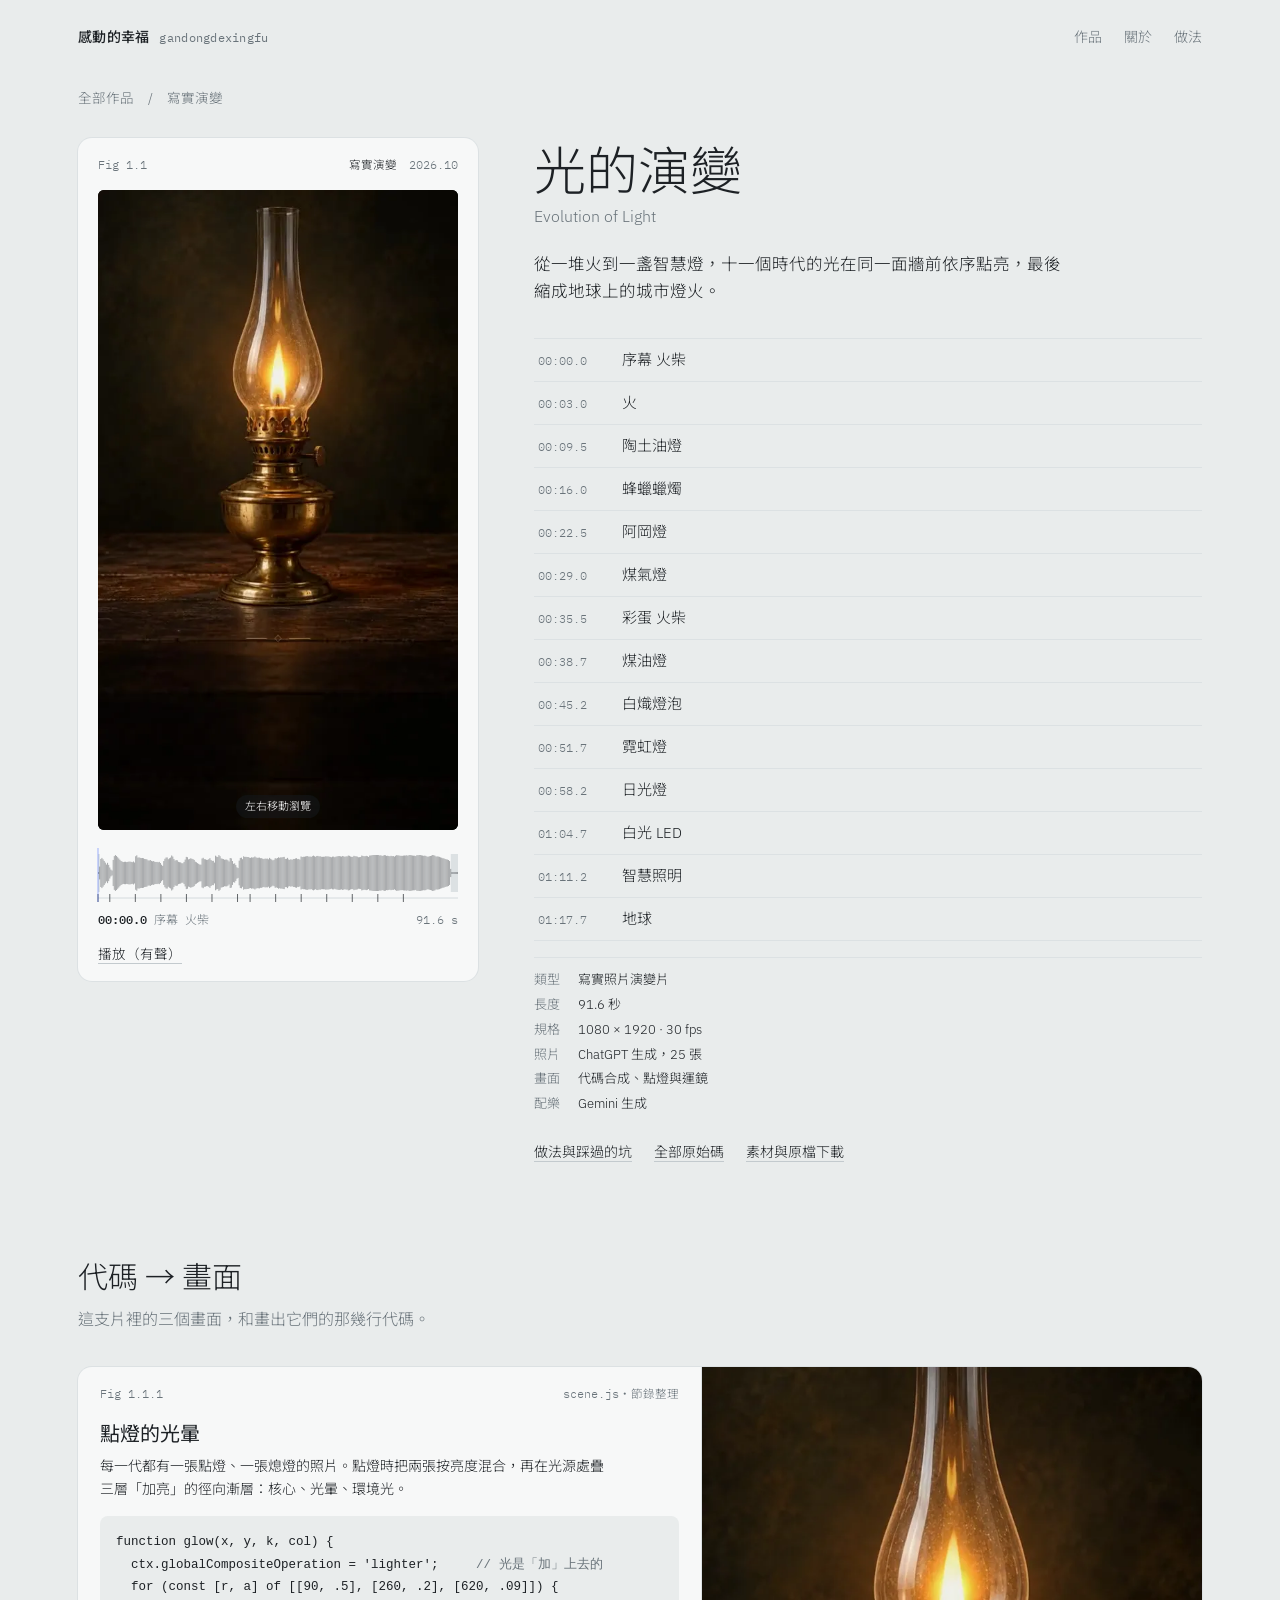
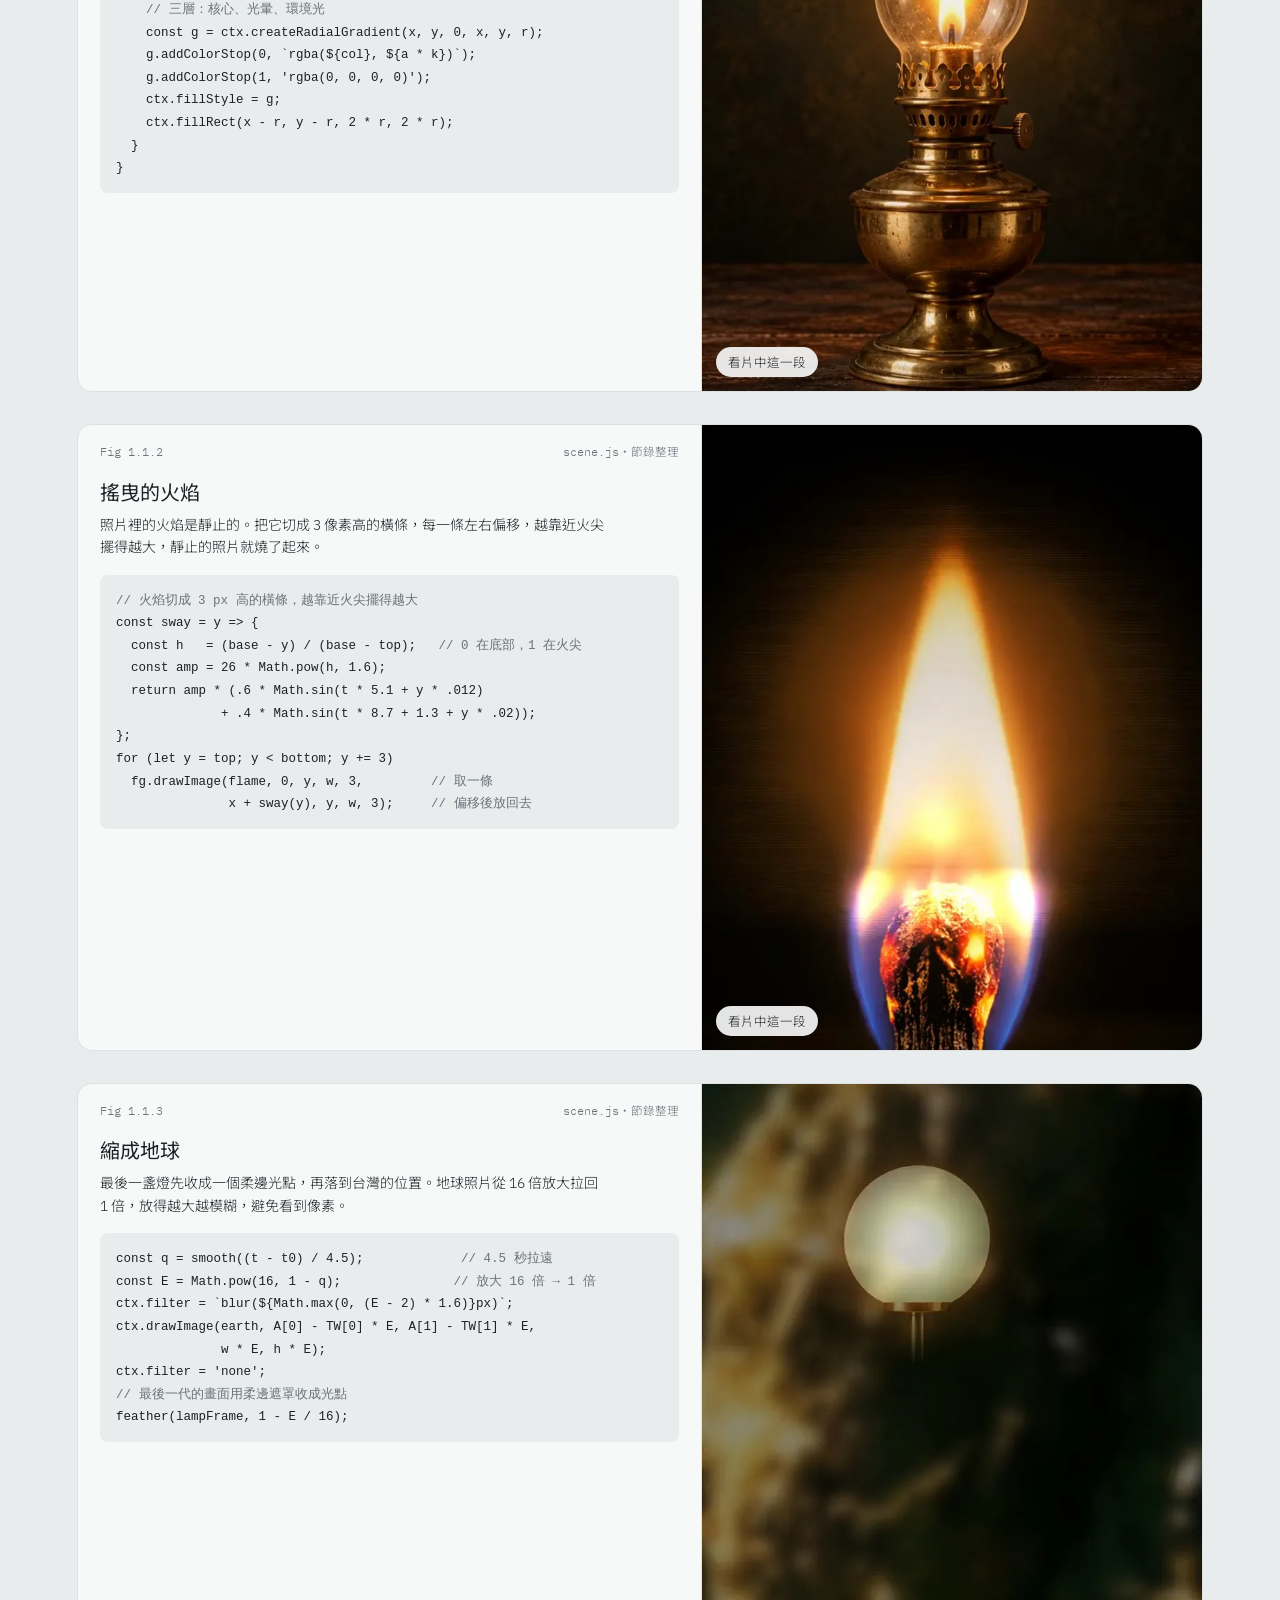
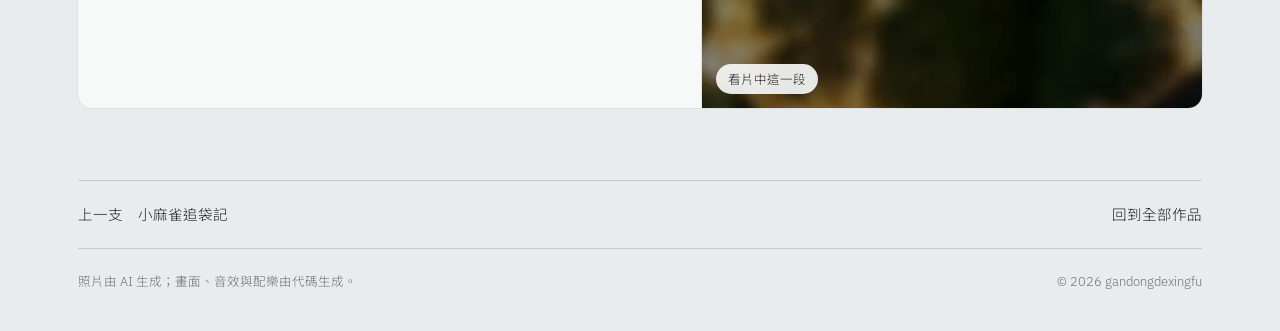
==== works/light-evolution/index.html @ 6e0f7c8e "每支片的作品頁：大播放器、可點的章節、代碼 → 畫面；資料集中到 works.json，樣式與元件抽成共用檔 Co-Authored-By: Claude Opus 5.5 <noreply@anth" ====
<!doctype html>
<html lang="zh-Hant">
<head>
<meta charset="utf-8">
<meta name="viewport" content="width=device-width, initial-scale=1">
<title>光的演變 · 感動的幸福</title>
<meta name="description" content="從一堆火到一盞智慧燈，十一個時代的光在同一面牆前依序點亮，最後縮成地球上的城市燈火。">
<link rel="icon" href="../../favicon.svg" type="image/svg+xml">
<meta name="theme-color" content="#E9ECEC">
<meta property="og:type" content="video.other">
<meta property="og:site_name" content="感動的幸福">
<meta property="og:title" content="光的演變 · 每一幀都由代碼畫成">
<meta property="og:description" content="從一堆火到一盞智慧燈，十一個時代的光在同一面牆前依序點亮，最後縮成地球上的城市燈火。">
<meta property="og:url" content="https://gandongdexingfu.github.io/works/light-evolution/">
<meta property="og:image" content="https://gandongdexingfu.github.io/media/light-evolution.jpg">
<meta name="twitter:card" content="summary_large_image">
<link rel="preconnect" href="https://fonts.googleapis.com">
<link rel="preconnect" href="https://fonts.gstatic.com" crossorigin>
<link href="https://fonts.googleapis.com/css2?family=IBM+Plex+Mono:wght@400;500&family=IBM+Plex+Sans:wght@300;400;500&family=Noto+Sans+TC:wght@300;400;500&display=swap" rel="stylesheet">
<link rel="stylesheet" href="../../assets/site.css">
</head>
<body>
<div class="wrap">
  <header class="top">
    <a class="mark" href="../../">感動的幸福<span>gandongdexingfu</span></a>
    <nav class="top"><a href="../../#works">作品</a><a href="../../#about">關於</a><a href="https://github.com/gandongdexingfu/lemo-opuscar/tree/main/mine">做法</a></nav>
  </header>
  <div class="crumb"><a href="../../">全部作品</a>　/　<a href="../../?style=寫實演變">寫實演變</a></div>

  <section class="work">
    <article class="plate" id="player" data-id="light-evolution"></article>
    <div>
      <h1>光的演變</h1>
      <div class="en">Evolution of Light</div>
      <p class="lede">從一堆火到一盞智慧燈，十一個時代的光在同一面牆前依序點亮，最後縮成地球上的城市燈火。</p>
      <ol class="chapters" aria-label="章節，點一下跳到那一段">
<li><button type="button" data-t="0"><span>00:00.0</span><span>序幕 火柴</span></button></li>
<li><button type="button" data-t="3.0"><span>00:03.0</span><span>火</span></button></li>
<li><button type="button" data-t="9.5"><span>00:09.5</span><span>陶土油燈</span></button></li>
<li><button type="button" data-t="16.0"><span>00:16.0</span><span>蜂蠟蠟燭</span></button></li>
<li><button type="button" data-t="22.5"><span>00:22.5</span><span>阿岡燈</span></button></li>
<li><button type="button" data-t="29.0"><span>00:29.0</span><span>煤氣燈</span></button></li>
<li><button type="button" data-t="35.5"><span>00:35.5</span><span>彩蛋 火柴</span></button></li>
<li><button type="button" data-t="38.7"><span>00:38.7</span><span>煤油燈</span></button></li>
<li><button type="button" data-t="45.2"><span>00:45.2</span><span>白熾燈泡</span></button></li>
<li><button type="button" data-t="51.7"><span>00:51.7</span><span>霓虹燈</span></button></li>
<li><button type="button" data-t="58.2"><span>00:58.2</span><span>日光燈</span></button></li>
<li><button type="button" data-t="64.7"><span>01:04.7</span><span>白光 LED</span></button></li>
<li><button type="button" data-t="71.2"><span>01:11.2</span><span>智慧照明</span></button></li>
<li><button type="button" data-t="77.7"><span>01:17.7</span><span>地球</span></button></li>
      </ol>
      <dl class="spec"><dt>類型</dt><dd>寫實照片演變片</dd><dt>長度</dt><dd>91.6 秒</dd><dt>規格</dt><dd>1080 × 1920 · 30 fps</dd><dt>照片</dt><dd>ChatGPT 生成，25 張</dd><dt>畫面</dt><dd>代碼合成、點燈與運鏡</dd><dt>配樂</dt><dd>Gemini 生成</dd></dl>
      <div class="links"><a href="https://github.com/gandongdexingfu/lemo-opuscar/blob/main/mine/routes/寫實照片演變片.md">做法與踩過的坑</a><a href="https://github.com/gandongdexingfu/lemo-opuscar/tree/main/mine/films/light-evolution">全部原始碼</a><a href="https://github.com/gandongdexingfu/lemo-opuscar/releases/tag/light-evolution-v1">素材與原檔下載</a></div>
    </div>
  </section>

  <section class="bts" aria-labelledby="bts-h">
    <h2 id="bts-h">代碼 → 畫面</h2>
    <p>這支片裡的三個畫面，和畫出它們的那幾行代碼。</p>
<article class="pair">
  <div class="code"><div class="head"><span>Fig 1.1.1</span><span>scene.js・節錄整理</span></div>
    <h3>點燈的光暈</h3><p class="note">每一代都有一張點燈、一張熄燈的照片。點燈時把兩張按亮度混合，再在光源處疊三層「加亮」的徑向漸層：核心、光暈、環境光。</p>
    <pre><code>function glow(x, y, k, col) {
  ctx.globalCompositeOperation = &#x27;lighter&#x27;;     <span class="cm">// 光是「加」上去的</span>
  for (const [r, a] of [[90, .5], [260, .2], [620, .09]]) {
    <span class="cm">// 三層：核心、光暈、環境光</span>
    const g = ctx.createRadialGradient(x, y, 0, x, y, r);
    g.addColorStop(0, `rgba(${col}, ${a * k})`);
    g.addColorStop(1, &#x27;rgba(0, 0, 0, 0)&#x27;);
    ctx.fillStyle = g;
    ctx.fillRect(x - r, y - r, 2 * r, 2 * r);
  }
}</code></pre></div>
  <figure><img src="../../media/bts/le-glow.webp" alt="點燈的光暈的畫面" loading="lazy" decoding="async"><button type="button" data-t="38.7">看片中這一段</button></figure>
</article>
<article class="pair">
  <div class="code"><div class="head"><span>Fig 1.1.2</span><span>scene.js・節錄整理</span></div>
    <h3>搖曳的火焰</h3><p class="note">照片裡的火焰是靜止的。把它切成 3 像素高的橫條，每一條左右偏移，越靠近火尖擺得越大，靜止的照片就燒了起來。</p>
    <pre><code><span class="cm">// 火焰切成 3 px 高的橫條，越靠近火尖擺得越大</span>
const sway = y =&gt; {
  const h   = (base - y) / (base - top);   <span class="cm">// 0 在底部，1 在火尖</span>
  const amp = 26 * Math.pow(h, 1.6);
  return amp * (.6 * Math.sin(t * 5.1 + y * .012)
              + .4 * Math.sin(t * 8.7 + 1.3 + y * .02));
};
for (let y = top; y &lt; bottom; y += 3)
  fg.drawImage(flame, 0, y, w, 3,         <span class="cm">// 取一條</span>
               x + sway(y), y, w, 3);     <span class="cm">// 偏移後放回去</span></code></pre></div>
  <figure><img src="../../media/bts/le-flame.webp" alt="搖曳的火焰的畫面" loading="lazy" decoding="async"><button type="button" data-t="0">看片中這一段</button></figure>
</article>
<article class="pair">
  <div class="code"><div class="head"><span>Fig 1.1.3</span><span>scene.js・節錄整理</span></div>
    <h3>縮成地球</h3><p class="note">最後一盞燈先收成一個柔邊光點，再落到台灣的位置。地球照片從 16 倍放大拉回 1 倍，放得越大越模糊，避免看到像素。</p>
    <pre><code>const q = smooth((t - t0) / 4.5);             <span class="cm">// 4.5 秒拉遠</span>
const E = Math.pow(16, 1 - q);               <span class="cm">// 放大 16 倍 → 1 倍</span>
ctx.filter = `blur(${Math.max(0, (E - 2) * 1.6)}px)`;
ctx.drawImage(earth, A[0] - TW[0] * E, A[1] - TW[1] * E,
              w * E, h * E);
ctx.filter = &#x27;none&#x27;;
<span class="cm">// 最後一代的畫面用柔邊遮罩收成光點</span>
feather(lampFrame, 1 - E / 16);</code></pre></div>
  <figure><img src="../../media/bts/le-earth.webp" alt="縮成地球的畫面" loading="lazy" decoding="async"><button type="button" data-t="77.7">看片中這一段</button></figure>
</article>
  </section>

  <nav class="next"><a href="../taiwan-sparrow/">上一支　小麻雀追袋記</a><a href="../../">回到全部作品</a></nav>
  <footer id="about">
    <span>照片由 AI 生成；畫面、音效與配樂由代碼生成。</span>
    <span>© 2026 gandongdexingfu</span>
  </footer>
</div>
<script src="../../assets/site.js"></script>
<script>
SITE.load('../../').then(([WORKS, FP]) => {
  const host = document.getElementById('player'), w = WORKS.find(x => x.id === host.dataset.id);
  host.innerHTML = SITE.plateHTML(w, '../../', { link: false });
  const items = [...document.querySelectorAll('.chapters li')];
  const film = SITE.mount(host, w, FP[w.id], { eager: true, onChapter: i => items.forEach((li, j) => li.classList.toggle('on', i === j)) });
  const jump = (t, play) => { film.seek(+t); if (play) film.play(); };
  document.querySelectorAll('.chapters button').forEach(b => b.addEventListener('click', () => jump(b.dataset.t, !film.video.paused)));
  document.querySelectorAll('.pair figure button').forEach(b => b.addEventListener('click', () => { host.scrollIntoView({ behavior: 'smooth', block: 'start' }); jump(b.dataset.t, true); }));
});
</script>
</body>
</html>
---- assets/site.css ----
:root {
  --page: #E9ECEC;
  --plate: #F7F8F8;
  --ink: #1D2125;
  --dim: #69737A;
  --line: #C3CACE;
  --faint: #DCE1E3;
  --signal: #2F5BFF;
  --sans: "IBM Plex Sans", "Noto Sans TC", system-ui, sans-serif;
  --mono: "IBM Plex Mono", "Noto Sans TC", ui-monospace, monospace;
}
@media (prefers-color-scheme: dark) {
  :root:not([data-theme="light"]) { --page: #15191C; --plate: #1C2126; --ink: #E6EAEC; --dim: #8D979E; --line: #3A434A; --faint: #283037; --signal: #7C98FF; }
}
:root[data-theme="dark"] { --page: #15191C; --plate: #1C2126; --ink: #E6EAEC; --dim: #8D979E; --line: #3A434A; --faint: #283037; --signal: #7C98FF; }

* { box-sizing: border-box; }
html { -webkit-text-size-adjust: 100%; }
body { margin: 0; background: var(--page); color: var(--ink); font-family: var(--sans); font-weight: 300; line-height: 1.6; }
a { color: inherit; }
:focus-visible { outline: 1.5px solid var(--signal); outline-offset: 3px; border-radius: 4px; }

.wrap { max-width: 1180px; margin: 0 auto; padding: 0 28px; }
header.top { display: flex; justify-content: space-between; align-items: baseline; padding: 26px 0 0; font-size: 14px; }
.mark { font-weight: 500; letter-spacing: .02em; text-decoration: none; }
.mark span { color: var(--dim); font-family: var(--mono); font-size: 12px; margin-left: 10px; font-weight: 400; }
nav.top a { text-decoration: none; color: var(--dim); margin-left: 22px; }
nav.top a:hover { color: var(--ink); }

.intro { padding: 96px 0 72px; max-width: 760px; }
.intro h1 { font-family: "Noto Sans TC", var(--sans); font-weight: 300; font-size: clamp(34px, 5.2vw, 60px); line-height: 1.18; letter-spacing: .01em; margin: 0; }
.intro p { margin: 22px 0 0; color: var(--dim); font-size: 16px; max-width: 34em; }
.intro p .en { display: block; font-family: var(--mono); font-size: 12.5px; margin-top: 6px; }

.filters { display: flex; flex-wrap: wrap; gap: 8px 22px; padding: 0 0 22px; font-size: 14px; }
.filters button { font: inherit; background: none; border: 0; padding: 4px 0; color: var(--dim); cursor: pointer; border-bottom: 1.5px solid transparent; }
.filters button:hover { color: var(--ink); }
.filters button[aria-pressed="true"] { color: var(--ink); border-bottom-color: var(--signal); }
.filters button span { font-family: var(--mono); font-size: 11.5px; margin-left: 5px; color: var(--dim); }
.plate[hidden] { display: none; }
.style-tag { color: var(--ink); }
.works { display: grid; grid-template-columns: repeat(2, minmax(0, 1fr)); gap: 28px; padding-bottom: 96px; }
.plate { background: var(--plate); border-radius: 14px; padding: 18px 20px 16px; box-shadow: 0 0 0 1px var(--faint); display: flex; flex-direction: column; }
.plate-head, .plate-foot { display: flex; justify-content: space-between; font-family: var(--mono); font-size: 11.5px; color: var(--dim); }
.stage { position: relative; margin: 16px auto 0; width: min(100%, 300px); aspect-ratio: 9 / 16; border-radius: 6px; overflow: hidden; background: var(--faint); cursor: ew-resize; }
.stage video, .stage img { position: absolute; inset: 0; width: 100%; height: 100%; object-fit: cover; display: block; }
.stage .hint { position: absolute; left: 50%; bottom: 12px; transform: translateX(-50%); font-family: var(--mono); font-size: 11px; color: #fff; background: rgba(20,24,28,.55); padding: 3px 9px; border-radius: 999px; pointer-events: none; transition: opacity .3s; white-space: nowrap; }
.stage:hover .hint, .stage.scrubbing .hint { opacity: 0; }

.title { margin: 20px 0 0; }
.title h2 { font-family: "Noto Sans TC", var(--sans); font-weight: 400; font-size: 24px; margin: 0; letter-spacing: .02em; }
.title .en { font-size: 14px; color: var(--dim); margin-top: 2px; }
.title p { font-size: 14.5px; margin: 10px 0 0; max-width: 32em; }

/* 指紋：音量波形＋章節刻度＋安靜段；游標位置＝畫面位置 */
.print { position: relative; margin-top: 18px; height: 54px; cursor: ew-resize; touch-action: pan-y; }
.print svg { position: absolute; inset: 0; width: 100%; height: 100%; overflow: visible; }
.print .lv { stroke: var(--ink); stroke-width: 1; opacity: .55; }
.print .tick { stroke: var(--ink); stroke-width: 1; }
.print .sil { fill: var(--faint); }
.print .base { stroke: var(--line); stroke-width: 1; }
.print .head { stroke: var(--signal); stroke-width: 1.25; }
.print .chap.on { opacity: 1; }
.readout { margin-top: 8px; font-family: var(--mono); font-size: 12px; display: flex; justify-content: space-between; color: var(--dim); }
.readout b { font-weight: 500; color: var(--ink); }

.actions { margin-top: 14px; display: flex; gap: 18px; font-size: 13.5px; }
.actions button, .actions a { font: inherit; background: none; border: 0; padding: 0; color: var(--ink); cursor: pointer; text-decoration: underline; text-decoration-color: var(--line); text-underline-offset: 4px; }
.actions button:hover, .actions a:hover { text-decoration-color: var(--signal); }

.spec { margin: 16px 0 0; padding: 12px 0 0; border-top: 1px solid var(--faint); display: grid; grid-template-columns: max-content 1fr; gap: 4px 18px; font-size: 13px; }
.spec dt { color: var(--dim); }
.spec dd { margin: 0; }

footer { border-top: 1px solid var(--line); padding: 22px 0 40px; font-size: 12.5px; color: var(--dim); display: flex; justify-content: space-between; gap: 20px; flex-wrap: wrap; }

@media (max-width: 760px) {
  .wrap { padding: 0 16px; }
  .intro { padding: 56px 0 40px; }
  .works { grid-template-columns: 1fr; gap: 20px; }
  .stage { width: min(100%, 320px); }
  nav.top a { margin-left: 14px; }
  .mark span { display: none; }
}
@media (prefers-reduced-motion: reduce) { * { transition: none !important; } }

.title h2 a { text-decoration: none; }
.title h2 a:hover { text-decoration: underline; text-decoration-color: var(--signal); text-underline-offset: 5px; text-decoration-thickness: 1.5px; }

/* —— 作品頁 —— */
.crumb { padding: 40px 0 0; font-size: 13.5px; color: var(--dim); }
.crumb a { color: var(--dim); text-decoration: none; }
.crumb a:hover { color: var(--ink); }
.work { display: grid; grid-template-columns: minmax(0, 400px) minmax(0, 1fr); gap: 56px; padding: 28px 0 80px; align-items: start; }
.work .plate { position: sticky; top: 24px; }
.work .stage { width: 100%; }
.work h1 { font-family: "Noto Sans TC", var(--sans); font-weight: 300; font-size: clamp(34px, 4.4vw, 52px); line-height: 1.15; margin: 0; }
.work .en { color: var(--dim); margin-top: 6px; }
.work .lede { font-size: 16.5px; margin: 22px 0 0; max-width: 32em; }
.chapters { list-style: none; margin: 34px 0 0; padding: 0; border-top: 1px solid var(--faint); }
.chapters li { border-bottom: 1px solid var(--faint); }
.chapters button { width: 100%; display: grid; grid-template-columns: 72px 1fr; gap: 12px; text-align: left; font: inherit; font-size: 15px; color: var(--ink); background: none; border: 0; padding: 9px 4px; cursor: pointer; }
.chapters button span:first-child { font-family: var(--mono); font-size: 12px; color: var(--dim); padding-top: 3px; }
.chapters button:hover { background: var(--plate); }
.chapters li.on button { color: var(--signal); }
.chapters li.on button span:first-child { color: var(--signal); }
.links { margin-top: 26px; display: flex; flex-wrap: wrap; gap: 8px 22px; font-size: 14px; }
.links a { text-decoration: underline; text-decoration-color: var(--line); text-underline-offset: 4px; }
.links a:hover { text-decoration-color: var(--signal); }

.bts { padding: 8px 0 72px; }
.bts > h2 { font-family: "Noto Sans TC", var(--sans); font-weight: 300; font-size: 30px; margin: 0; }
.bts > p { color: var(--dim); margin: 8px 0 0; max-width: 40em; }
.pair { display: grid; grid-template-columns: minmax(0, 1.25fr) minmax(0, 1fr); gap: 0; margin-top: 34px; background: var(--plate); border-radius: 14px; box-shadow: 0 0 0 1px var(--faint); overflow: hidden; }
.pair .code { padding: 18px 22px 20px; border-right: 1px solid var(--faint); min-width: 0; }
.pair .head { display: flex; justify-content: space-between; font-family: var(--mono); font-size: 11.5px; color: var(--dim); }
.pair h3 { font-family: "Noto Sans TC", var(--sans); font-weight: 400; font-size: 20px; margin: 14px 0 0; }
.pair .note { font-size: 14px; margin: 6px 0 0; max-width: 36em; }
.pair pre { margin: 16px 0 0; padding: 14px 16px; background: var(--page); border-radius: 8px; overflow-x: auto; font-family: var(--mono); font-size: 12.5px; line-height: 1.65; color: var(--ink); tab-size: 2; }
.pair pre .cm { color: var(--dim); }
.pair figure { margin: 0; position: relative; background: var(--faint); }
.pair figure img { display: block; width: 100%; height: 100%; object-fit: cover; aspect-ratio: 4 / 5; }
.pair figure button { position: absolute; left: 14px; bottom: 14px; font: inherit; font-size: 12.5px; background: rgba(247,248,248,.92); color: #1D2125; border: 0; border-radius: 999px; padding: 5px 12px; cursor: pointer; }
.pair figure button:hover { background: #fff; }
.next { display: flex; justify-content: space-between; gap: 16px; padding: 22px 0; border-top: 1px solid var(--line); font-size: 14.5px; }
.next a { text-decoration: none; }
.next a:hover { color: var(--signal); }

@media (max-width: 860px) {
  .work { grid-template-columns: 1fr; gap: 28px; }
  .work .plate { position: static; }
  .work .stage { width: min(100%, 340px); }
  .pair { grid-template-columns: 1fr; }
  .pair .code { border-right: 0; border-bottom: 1px solid var(--faint); }
  .pair figure img { aspect-ratio: 4 / 3; }
}
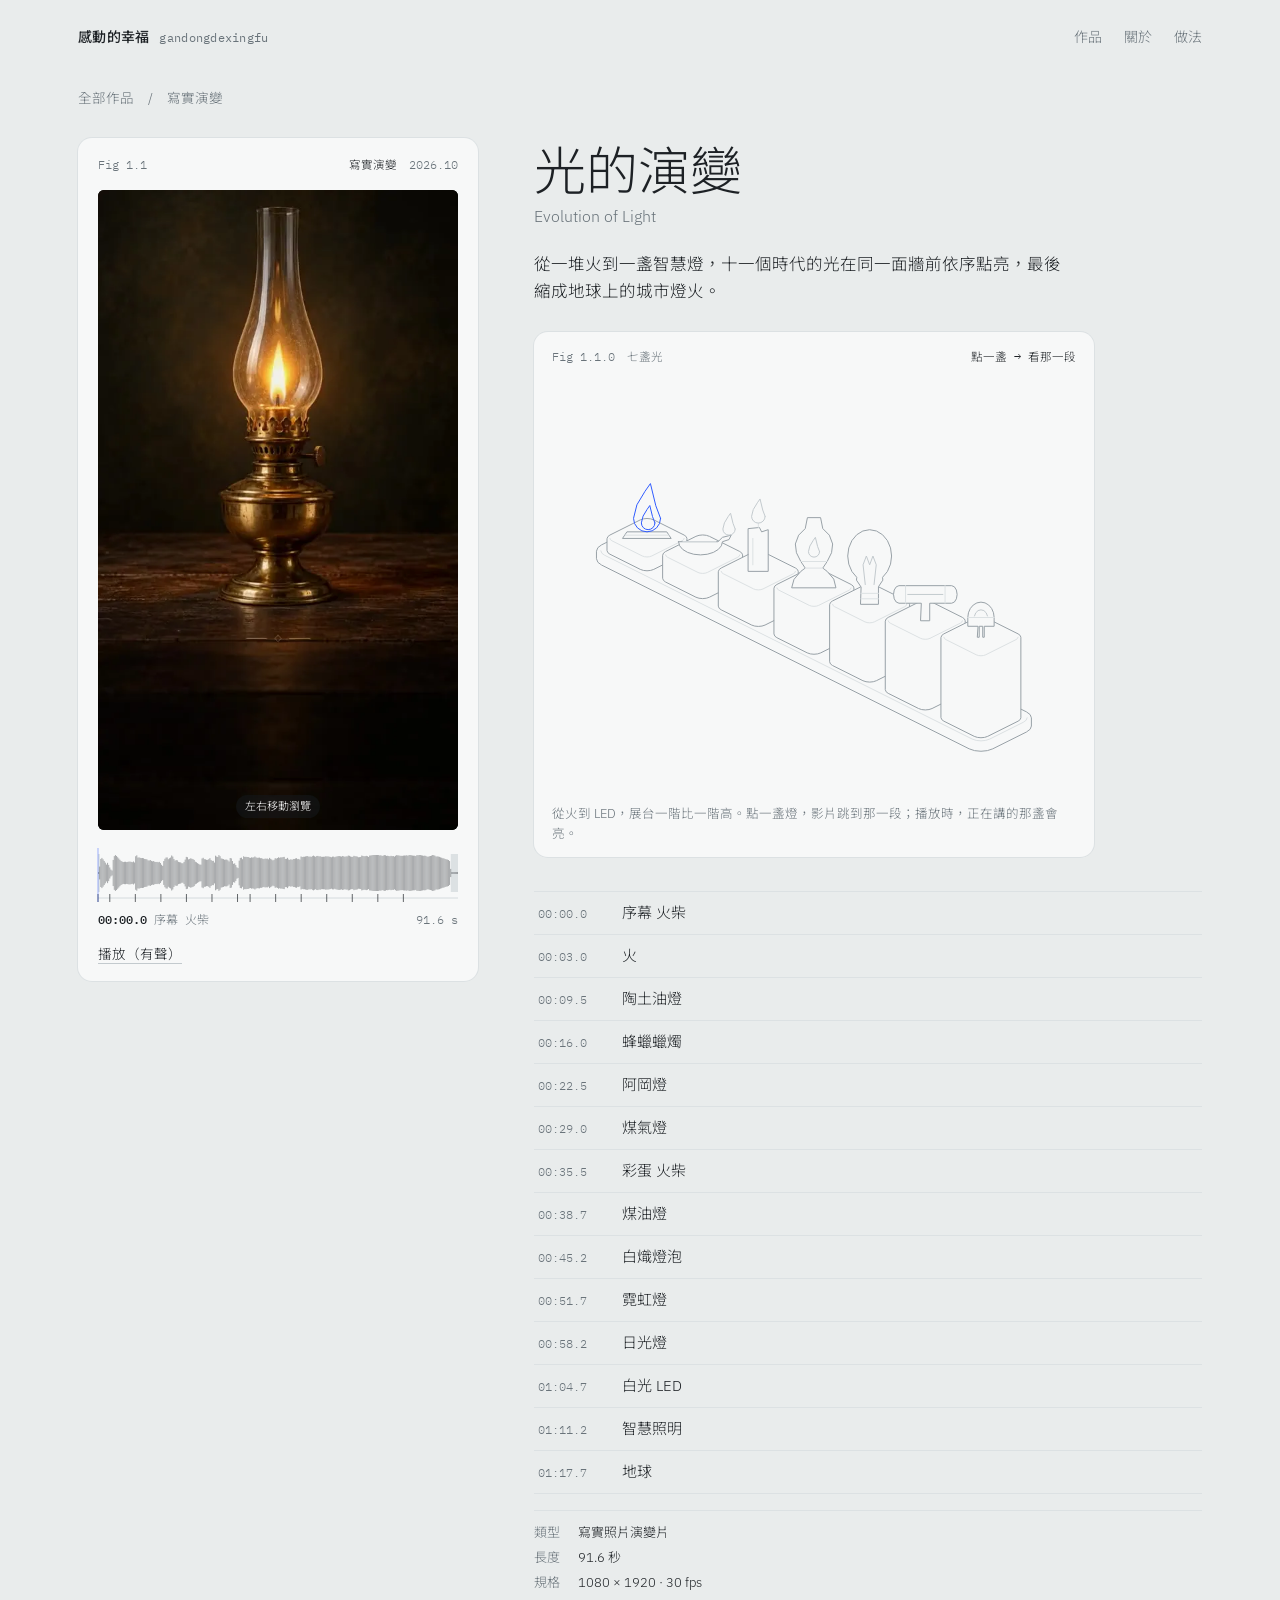
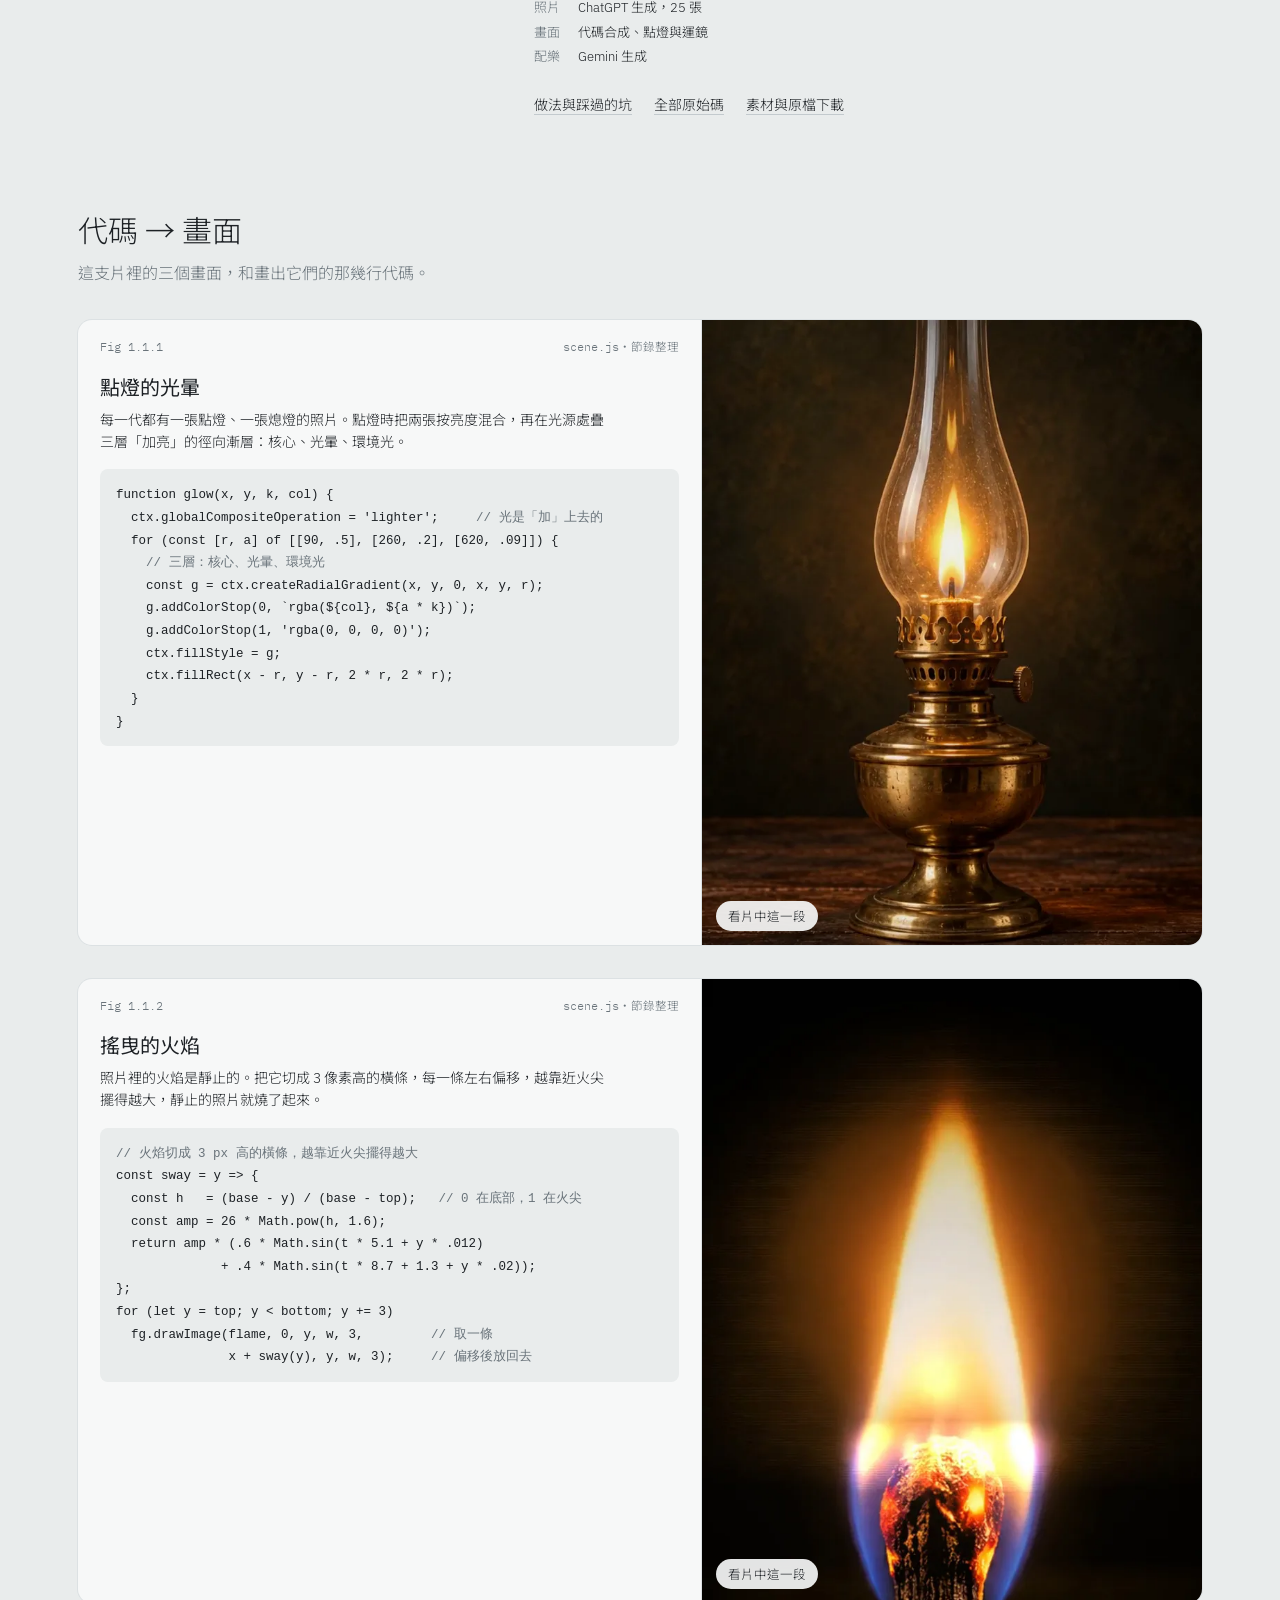
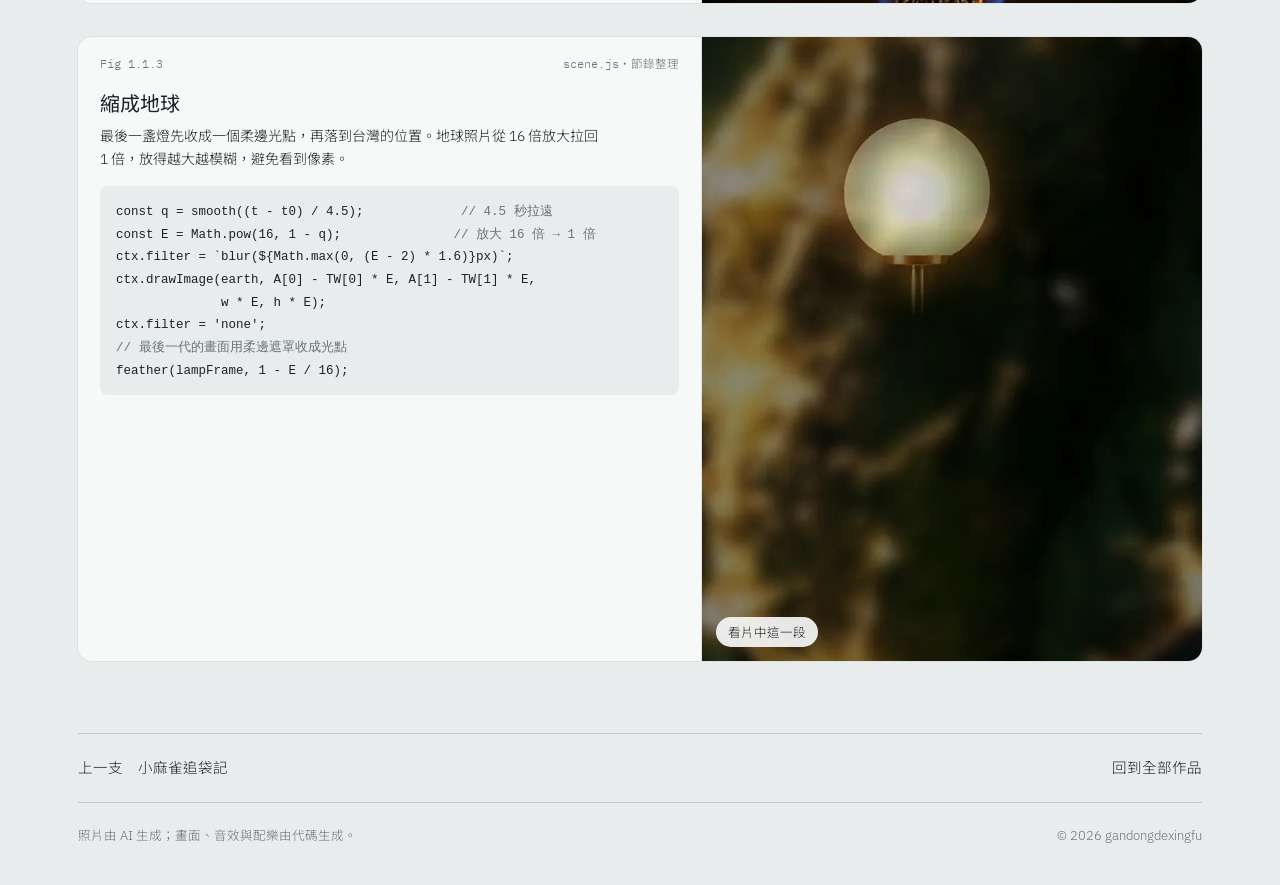
==== commit c5cf9842: "加入 hairline 線稿圖：首頁「一幀的五層」、兩支片的互動章節圖、404 空片盤 - 引擎 assets/hairline/kernel.js 來自 lucasmarkes/hairline（M" ====
--- a/works/light-evolution/index.html
+++ b/works/light-evolution/index.html
@@ -6,6 +6,8 @@
 <title>光的演變 · 感動的幸福</title>
 <meta name="description" content="從一堆火到一盞智慧燈，十一個時代的光在同一面牆前依序點亮，最後縮成地球上的城市燈火。">
 <link rel="icon" href="../../favicon.svg" type="image/svg+xml">
+<link rel="icon" href="../../favicon-32.png" sizes="32x32" type="image/png">
+<link rel="apple-touch-icon" href="../../apple-touch-icon.png">
 <meta name="theme-color" content="#E9ECEC">
 <meta property="og:type" content="video.other">
 <meta property="og:site_name" content="感動的幸福">
@@ -33,6 +35,11 @@
       <h1>光的演變</h1>
       <div class="en">Evolution of Light</div>
       <p class="lede">從一堆火到一盞智慧燈，十一個時代的光在同一面牆前依序點亮，最後縮成地球上的城市燈火。</p>
+      <figure class="fig work-fig" id="wfig" data-label="從火到 LED，七盞光站在一階比一階高的展台上。">
+        <div class="fig-head"><span>Fig 1.1.0　七盞光</span><span class="fig-read" aria-live="polite"></span></div>
+        <div class="fig-stage"></div>
+        <figcaption>從火到 LED，展台一階比一階高。點一盞燈，影片跳到那一段；播放時，正在講的那盞會亮。</figcaption>
+      </figure>
       <ol class="chapters" aria-label="章節，點一下跳到那一段">
 <li><button type="button" data-t="0"><span>00:00.0</span><span>序幕 火柴</span></button></li>
 <li><button type="button" data-t="3.0"><span>00:03.0</span><span>火</span></button></li>
@@ -110,13 +117,30 @@
   </footer>
 </div>
 <script src="../../assets/site.js"></script>
+<script src="../../assets/hairline/kernel.js"></script><script src="../../assets/figures.js"></script><script src="../../assets/hairline/lamps.js"></script>
 <script>
 SITE.load('../../').then(([WORKS, FP]) => {
   const host = document.getElementById('player'), w = WORKS.find(x => x.id === host.dataset.id);
   host.innerHTML = SITE.plateHTML(w, '../../', { link: false });
   const items = [...document.querySelectorAll('.chapters li')];
-  const film = SITE.mount(host, w, FP[w.id], { eager: true, onChapter: i => items.forEach((li, j) => li.classList.toggle('on', i === j)) });
+  let film = null, fig = null;
+  film = SITE.mount(host, w, FP[w.id], { eager: true, onChapter: i => {
+    items.forEach((li, j) => li.classList.toggle('on', i === j));
+    if (fig && film && !film.video.paused) fig.point(w.chapters[i][1]); // 播放時，線稿圖跟著片子走
+  } });
   const jump = (t, play) => { film.seek(+t); if (play) film.play(); };
+  const fhost = document.getElementById('wfig');
+  if (fhost && typeof FIG !== 'undefined') {
+    fig = FIG.mount(fhost, w.figure.name, { rest: w.figure.rest });
+    // 點圖上的一格／一盞燈：影片跳到那一段並播放
+    fig.stage.addEventListener('click', () => {
+      const m = /^\d+ · (.+)$/.exec(fig.text), c = m && w.chapters.find(([, name]) => name === m[1]);
+      if (!c) return;
+      if (host.getBoundingClientRect().top < 0 || host.getBoundingClientRect().bottom > innerHeight) host.scrollIntoView({ behavior: 'smooth', block: 'start' });
+      jump(c[0], true);
+    });
+    film.video.addEventListener('pause', () => fig.point(null));
+  }
   document.querySelectorAll('.chapters button').forEach(b => b.addEventListener('click', () => jump(b.dataset.t, !film.video.paused)));
   document.querySelectorAll('.pair figure button').forEach(b => b.addEventListener('click', () => { host.scrollIntoView({ behavior: 'smooth', block: 'start' }); jump(b.dataset.t, true); }));
 });
--- a/assets/site.css
+++ b/assets/site.css
@@ -6,13 +6,14 @@
   --line: #C3CACE;
   --faint: #DCE1E3;
   --signal: #2F5BFF;
+  --edge: #98A1A7;
   --sans: "IBM Plex Sans", "Noto Sans TC", system-ui, sans-serif;
   --mono: "IBM Plex Mono", "Noto Sans TC", ui-monospace, monospace;
 }
 @media (prefers-color-scheme: dark) {
-  :root:not([data-theme="light"]) { --page: #15191C; --plate: #1C2126; --ink: #E6EAEC; --dim: #8D979E; --line: #3A434A; --faint: #283037; --signal: #7C98FF; }
+  :root:not([data-theme="light"]) { --page: #15191C; --plate: #1C2126; --ink: #E6EAEC; --dim: #8D979E; --line: #3A434A; --faint: #283037; --signal: #7C98FF; --edge: #5E686F; }
 }
-:root[data-theme="dark"] { --page: #15191C; --plate: #1C2126; --ink: #E6EAEC; --dim: #8D979E; --line: #3A434A; --faint: #283037; --signal: #7C98FF; }
+:root[data-theme="dark"] { --page: #15191C; --plate: #1C2126; --ink: #E6EAEC; --dim: #8D979E; --line: #3A434A; --faint: #283037; --signal: #7C98FF; --edge: #5E686F; }
 
 * { box-sizing: border-box; }
 html { -webkit-text-size-adjust: 100%; }
@@ -27,7 +28,8 @@
 nav.top a { text-decoration: none; color: var(--dim); margin-left: 22px; }
 nav.top a:hover { color: var(--ink); }
 
-.intro { padding: 96px 0 72px; max-width: 760px; }
+.intro { padding: 72px 0 64px; display: grid; grid-template-columns: minmax(0, 1fr) minmax(0, 500px); gap: 56px; align-items: center; }
+.intro-text { max-width: 640px; }
 .intro h1 { font-family: "Noto Sans TC", var(--sans); font-weight: 300; font-size: clamp(34px, 5.2vw, 60px); line-height: 1.18; letter-spacing: .01em; margin: 0; }
 .intro p { margin: 22px 0 0; color: var(--dim); font-size: 16px; max-width: 34em; }
 .intro p .en { display: block; font-family: var(--mono); font-size: 12.5px; margin-top: 6px; }
@@ -134,3 +136,35 @@
   .pair .code { border-right: 0; border-bottom: 1px solid var(--faint); }
   .pair figure img { aspect-ratio: 4 / 3; }
 }
+
+/* 關於 */
+.about { border-top: 1px solid var(--line); margin-top: 56px; padding: 36px 0 44px; display: grid; grid-template-columns: 160px 1fr; gap: 18px 40px; }
+.about h2 { font-family: var(--mono); font-weight: 400; font-size: 12.5px; color: var(--dim); margin: 4px 0 0; letter-spacing: .04em; }
+.about-body p { margin: 0; font-size: 16px; max-width: 34em; }
+.about-body .en { font-family: var(--mono); font-size: 12.5px; color: var(--dim); margin-top: 8px; }
+.contact { grid-column: 2; display: grid; grid-template-columns: auto 1fr; gap: 12px 28px; margin: 14px 0 0; font-size: 14px; align-items: baseline; }
+.contact dt { color: var(--dim); }
+.contact dd { margin: 0; display: flex; flex-wrap: wrap; gap: 6px 14px; align-items: baseline; }
+.contact a, .contact button.mail { font: inherit; color: var(--ink); background: none; border: 0; padding: 0 0 1px; cursor: pointer; text-decoration: none; border-bottom: 1.5px solid var(--signal); }
+.contact .mail-out, .contact .note { font-size: 12.5px; color: var(--dim); }
+.contact .mail-out { font-family: var(--mono); }
+@media (max-width: 640px) { .about { grid-template-columns: 1fr; } .contact { grid-column: 1; } }
+
+/* hairline 線稿圖：引擎的五種線色換成網站的色票，唯一的亮線是訊號藍 */
+[data-hairline] { --hairline-plate: var(--plate); --hairline-hi: var(--signal); --hairline-edge: var(--edge); --hairline-mid: var(--line); --hairline-lo: var(--faint); --hairline-stroke: 1; }
+.fig { margin: 0; background: var(--plate); border-radius: 14px; box-shadow: 0 0 0 1px var(--faint); padding: 16px 18px 14px; }
+.fig-head { display: flex; justify-content: space-between; gap: 12px; font-family: var(--mono); font-size: 11.5px; color: var(--dim); }
+.fig-read { color: var(--ink); font-variant-numeric: tabular-nums; white-space: nowrap; }
+.fig-stage { margin: 6px -6px 2px; cursor: crosshair; }
+.fig figcaption { font-size: 12.5px; color: var(--dim); }
+.fig figcaption .en { display: block; font-family: var(--mono); font-size: 11.5px; margin-top: 2px; }
+@media (max-width: 900px) { .intro { grid-template-columns: 1fr; gap: 32px; } .hero-fig { max-width: 520px; } }
+.work-fig { margin-top: 28px; max-width: 560px; }
+.work-fig .fig-stage { cursor: pointer; }
+/* 404 */
+.lost { display: grid; grid-template-columns: minmax(0, 1fr) minmax(0, 480px); gap: 56px; align-items: center; padding: 72px 0 96px; }
+.lost h1 { font-family: "Noto Sans TC", var(--sans); font-weight: 300; font-size: clamp(30px, 4.4vw, 48px); line-height: 1.2; margin: 0; }
+.lost p { color: var(--dim); font-size: 16px; margin: 18px 0 0; max-width: 30em; }
+.lost .code { font-family: var(--mono); font-size: 12.5px; color: var(--dim); margin: 0 0 14px; }
+.lost a.back { display: inline-block; margin-top: 26px; color: var(--ink); text-decoration: none; border-bottom: 1.5px solid var(--signal); }
+@media (max-width: 900px) { .lost { grid-template-columns: 1fr; gap: 32px; padding: 48px 0 64px; } }
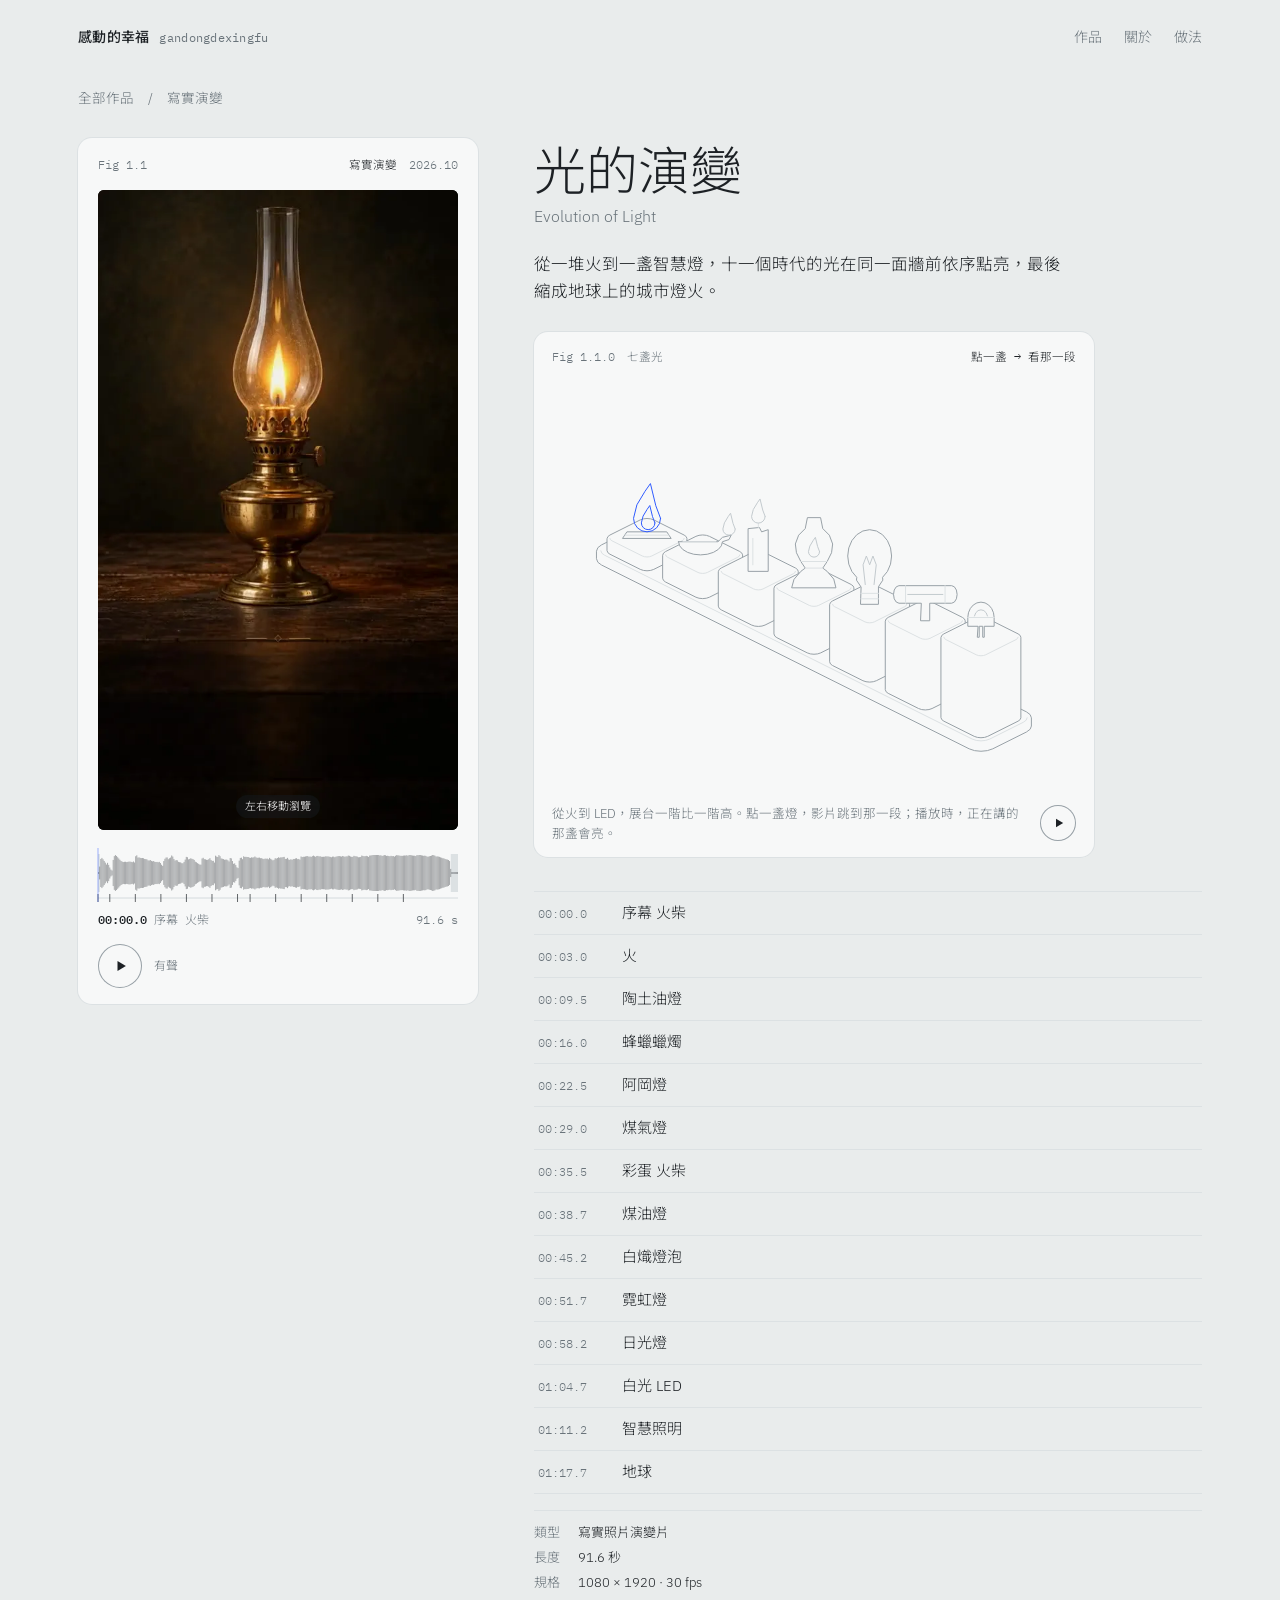
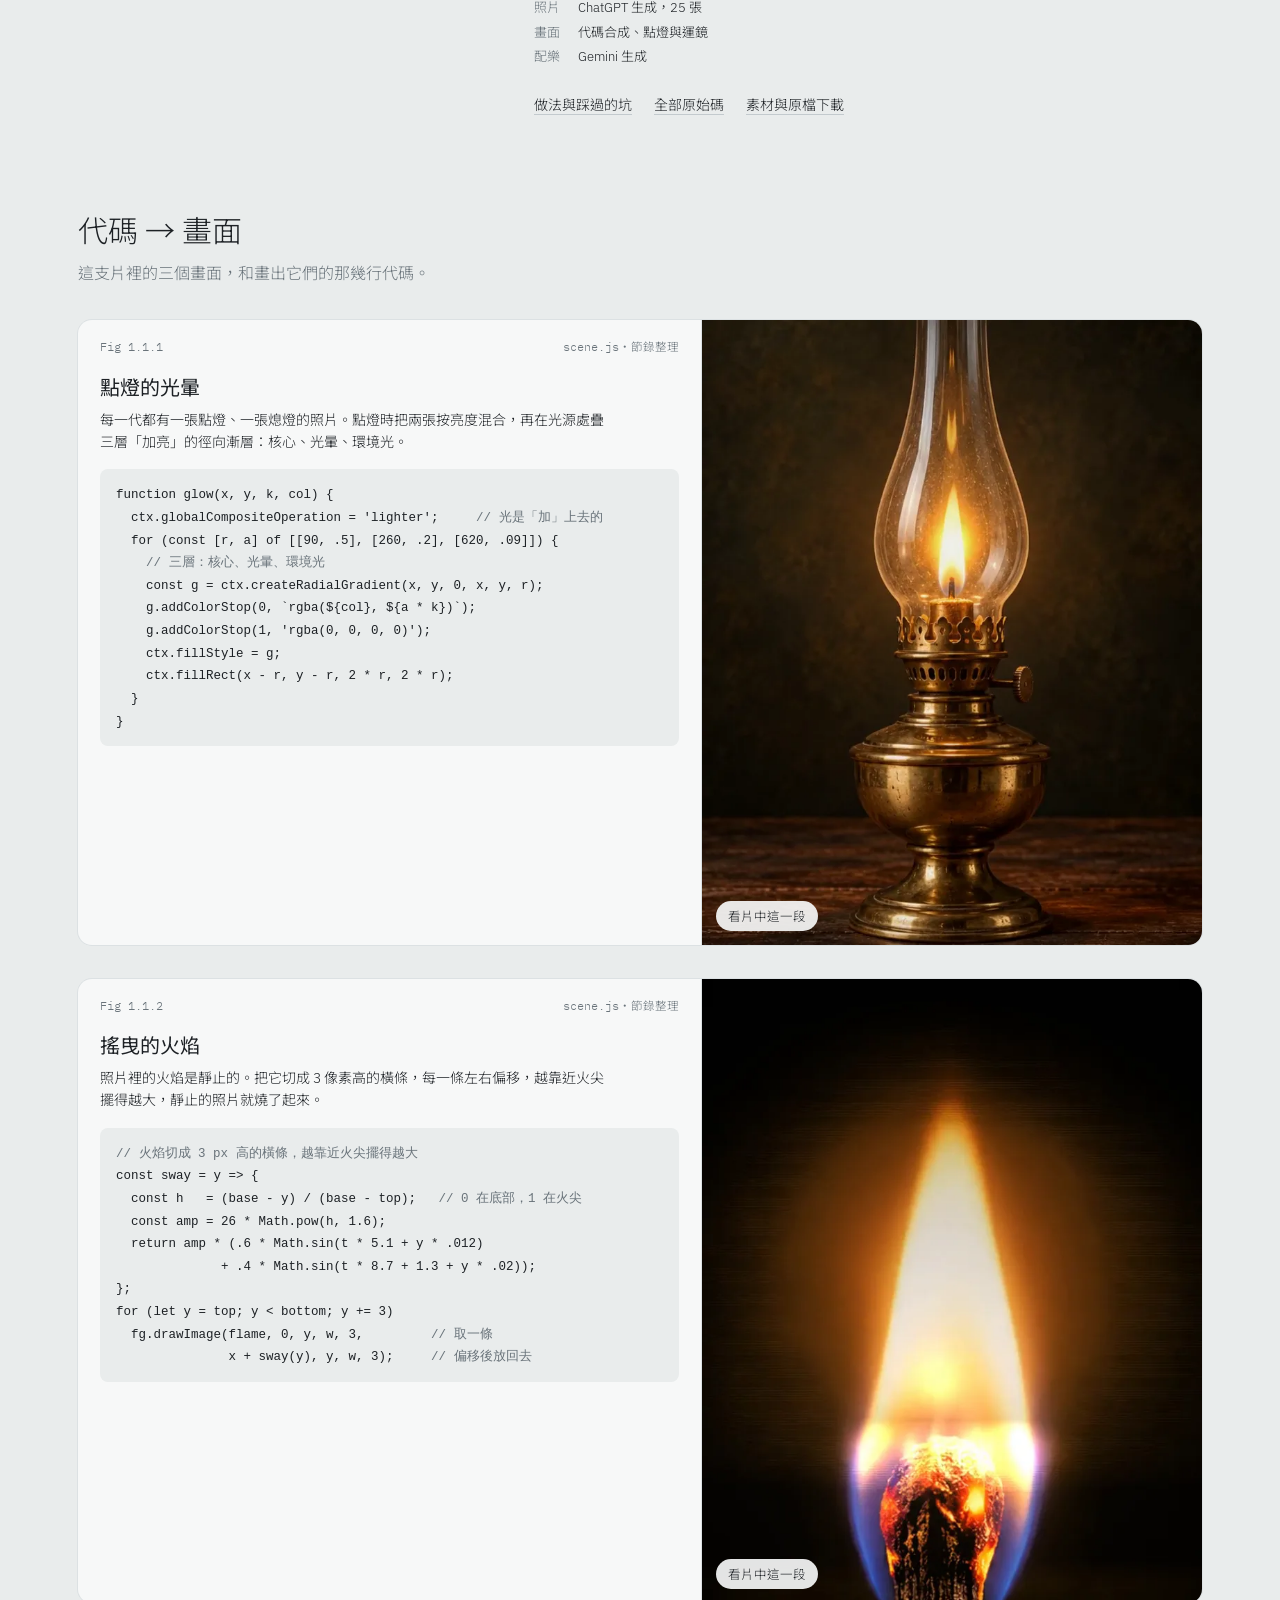
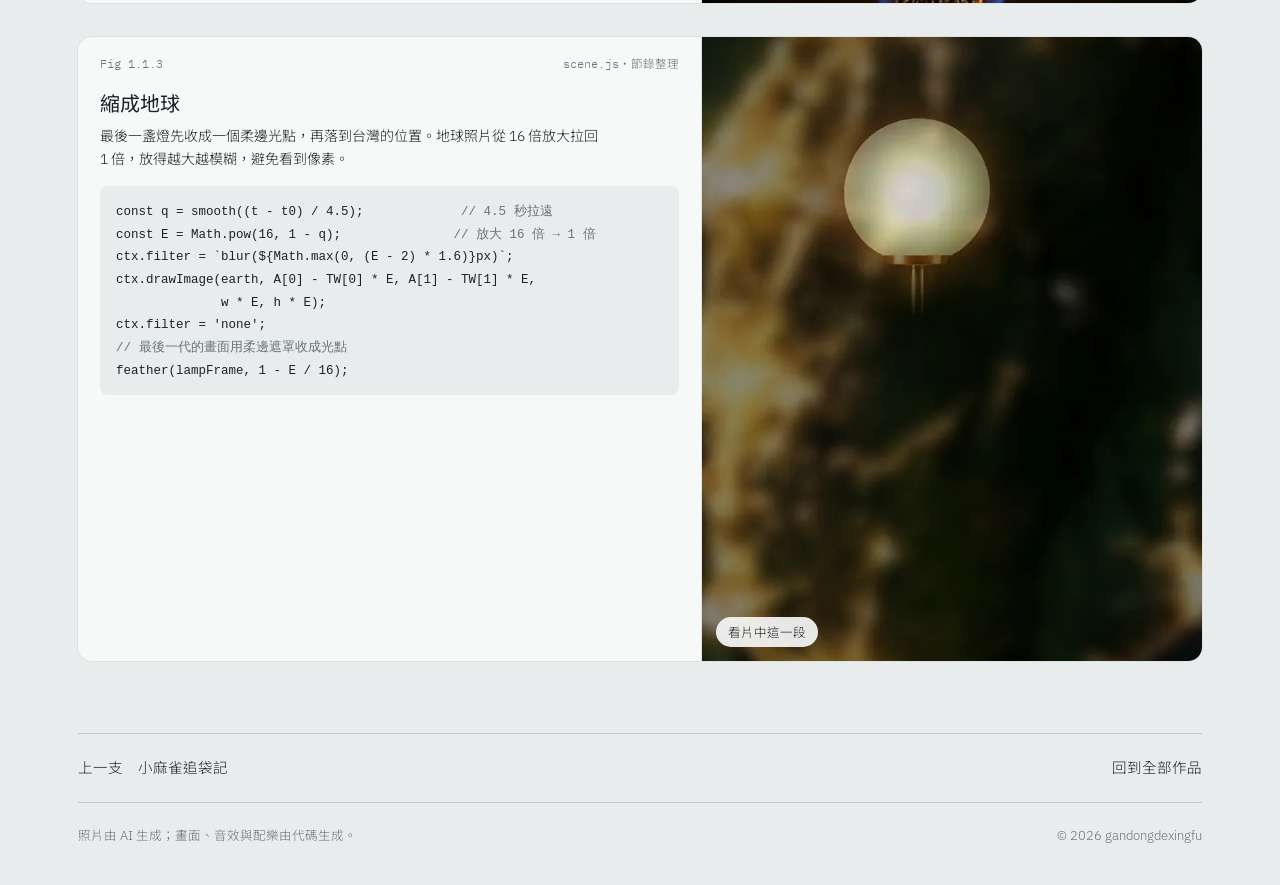
==== commit 6b16bd49: "線稿圖板子加一顆小播放鍵，和影片下方的同步（待用戶確認再開 PR） Co-Authored-By: Claude Opus 5.5 <noreply@anthropic.com> Claude-Ses" ====
--- a/works/light-evolution/index.html
+++ b/works/light-evolution/index.html
@@ -38,7 +38,7 @@
       <figure class="fig work-fig" id="wfig" data-label="從火到 LED，七盞光站在一階比一階高的展台上。">
         <div class="fig-head"><span>Fig 1.1.0　七盞光</span><span class="fig-read" aria-live="polite"></span></div>
         <div class="fig-stage"></div>
-        <figcaption>從火到 LED，展台一階比一階高。點一盞燈，影片跳到那一段；播放時，正在講的那盞會亮。</figcaption>
+        <figcaption><span>從火到 LED，展台一階比一階高。點一盞燈，影片跳到那一段；播放時，正在講的那盞會亮。</span><button class="play mini" type="button" aria-label="播放（有聲）"></button></figcaption>
       </figure>
       <ol class="chapters" aria-label="章節，點一下跳到那一段">
 <li><button type="button" data-t="0"><span>00:00.0</span><span>序幕 火柴</span></button></li>
@@ -140,6 +140,11 @@
       jump(c[0], true);
     });
     film.video.addEventListener('pause', () => fig.point(null));
+    // 圖上的播放鍵：和影片下方那顆同步，等於一支遙控器
+    const mini = fhost.querySelector('.play.mini'), big = host.querySelector('.play');
+    const sync = () => { mini.innerHTML = big.innerHTML; mini.classList.toggle('on', !film.video.paused); mini.setAttribute('aria-label', film.video.paused ? '播放（有聲）' : '暫停'); };
+    sync(); film.video.addEventListener('play', sync); film.video.addEventListener('pause', sync);
+    mini.addEventListener('click', () => big.click());
   }
   document.querySelectorAll('.chapters button').forEach(b => b.addEventListener('click', () => jump(b.dataset.t, !film.video.paused)));
   document.querySelectorAll('.pair figure button').forEach(b => b.addEventListener('click', () => { host.scrollIntoView({ behavior: 'smooth', block: 'start' }); jump(b.dataset.t, true); }));
--- a/assets/site.css
+++ b/assets/site.css
@@ -168,3 +168,102 @@
 .lost .code { font-family: var(--mono); font-size: 12.5px; color: var(--dim); margin: 0 0 14px; }
 .lost a.back { display: inline-block; margin-top: 26px; color: var(--ink); text-decoration: none; border-bottom: 1.5px solid var(--signal); }
 @media (max-width: 900px) { .lost { grid-template-columns: 1fr; gap: 32px; padding: 48px 0 64px; } }
+
+/* —— 首頁：開場敘事 —— */
+:root { --ease: cubic-bezier(.32, .72, 0, 1); }
+.story { display: grid; grid-template-columns: minmax(0, 1fr) minmax(0, 500px); grid-template-areas: "hero fig" "steps fig"; column-gap: 64px; }
+.story-hero { grid-area: hero; min-height: calc(100vh - 70px); min-height: calc(100svh - 70px); display: flex; flex-direction: column; justify-content: center; padding: 24px 0 48px; }
+.story-hero h1 { font-family: "Noto Sans TC", var(--sans); font-weight: 300; font-size: clamp(40px, 6.4vw, 78px); line-height: 1.12; letter-spacing: .01em; margin: 0; }
+.story-hero p { margin: 26px 0 0; color: var(--dim); font-size: 16.5px; max-width: 30em; }
+.story-hero p .en { display: block; font-family: var(--mono); font-size: 12.5px; margin-top: 6px; }
+.cue { margin-top: 40px; align-self: flex-start; font-size: 14px; color: var(--ink); text-decoration: none; display: inline-flex; gap: 10px; align-items: baseline; border-bottom: 1.5px solid var(--signal); padding-bottom: 2px; }
+.cue span { display: inline-block; animation: nudge 2.4s var(--ease) infinite; }
+@keyframes nudge { 0%, 60%, 100% { transform: none; } 30% { transform: translateY(4px); } }
+.story-fig { grid-area: fig; }
+.story-fig .fig { position: sticky; top: max(24px, calc(50vh - 250px)); top: max(24px, calc(50svh - 250px)); }
+.story-steps { grid-area: steps; list-style: none; margin: 0; padding: 0 0 18vh; }
+.story-steps .step { min-height: 72vh; display: flex; flex-direction: column; justify-content: center; max-width: 30em; opacity: .28; transition: opacity .7s var(--ease); }
+.story-steps .step.on { opacity: 1; }
+.step .n { font-family: var(--mono); font-size: 12px; color: var(--signal); letter-spacing: .04em; }
+.step h2 { font-family: "Noto Sans TC", var(--sans); font-weight: 300; font-size: clamp(28px, 3.6vw, 44px); line-height: 1.2; margin: 12px 0 0; }
+.step p { font-size: 16px; color: var(--dim); margin: 16px 0 0; }
+
+/* 標語一行一行浮上來；其他東西捲進畫面時輕輕浮起 */
+.lines span { display: block; animation: up 1s var(--ease) both; }
+.lines span:nth-child(2) { animation-delay: .14s; }
+.rise { animation: up 1s var(--ease) .32s both; }
+.cue.rise { animation-delay: .5s; }
+@keyframes up { from { opacity: 0; transform: translateY(22px); } }
+.reveal { opacity: 0; translate: 0 26px; transition: opacity .9s var(--ease), translate .9s var(--ease), box-shadow .5s var(--ease); transition-delay: var(--d, 0ms); }
+.reveal.in { opacity: 1; translate: none; }
+
+/* —— 首頁：作品 —— */
+.gallery { padding-top: 32px; }
+.gallery-head { display: flex; align-items: baseline; justify-content: space-between; gap: 16px; flex-wrap: wrap; border-top: 1px solid var(--line); padding-top: 28px; margin-bottom: 18px; }
+.gallery-head h2 { font-family: "Noto Sans TC", var(--sans); font-weight: 300; font-size: clamp(30px, 3.6vw, 44px); margin: 0; }
+.stat { font-family: var(--mono); font-size: 12.5px; color: var(--dim); margin: 0; }
+.card { display: flex; flex-direction: column; text-decoration: none; color: inherit; background: var(--plate); border-radius: 14px; padding: 18px 20px 0; box-shadow: 0 0 0 1px var(--faint); }
+.card[hidden] { display: none; }
+.card:hover { box-shadow: 0 0 0 1px var(--signal), 0 18px 40px -24px rgba(20, 30, 60, .35); }
+.card-head { display: flex; justify-content: space-between; font-family: var(--mono); font-size: 11.5px; color: var(--dim); }
+.card-stage { position: relative; margin: 16px auto 0; width: min(100%, 280px); aspect-ratio: 9 / 16; border-radius: 6px; overflow: hidden; background: var(--faint); cursor: ew-resize; }
+.card-stage img, .card-stage video { position: absolute; inset: 0; width: 100%; height: 100%; object-fit: cover; display: block; }
+.card-stage video { opacity: 0; transition: opacity .25s; }
+.card-stage.live video { opacity: 1; }
+.card-stage img { transition: transform 1.2s var(--ease); }
+.card:hover .card-stage img { transform: scale(1.025); }
+.scrub { position: absolute; left: 0; right: 0; bottom: 0; height: 2px; background: var(--signal); transform: scaleX(0); transform-origin: left; }
+.card-body { margin-top: 20px; }
+.card-body h3 { font-family: "Noto Sans TC", var(--sans); font-weight: 400; font-size: 24px; margin: 0; letter-spacing: .02em; }
+.card-body .en { font-size: 14px; color: var(--dim); margin-top: 2px; }
+.card-body p { font-size: 14.5px; margin: 10px 0 0; max-width: 32em; }
+.card-go { margin: 20px -20px 0; padding: 15px 20px; border-top: 1px solid var(--faint); display: flex; align-items: baseline; gap: 14px; font-size: 14.5px; }
+.card-go .meta { font-family: var(--mono); font-size: 12px; color: var(--dim); margin-left: auto; }
+.card-go .arrow { color: var(--signal); transition: transform .5s var(--ease); }
+.card:hover .card-go .arrow { transform: translateX(5px); }
+.card:hover .card-go > span:first-child { color: var(--signal); }
+
+@media (max-width: 900px) {
+  .story { grid-template-columns: 1fr; grid-template-areas: "hero" "fig" "steps"; }
+  .story-hero { min-height: auto; padding: 48px 0 28px; }
+  .story-fig { position: sticky; top: 0; z-index: 2; background: var(--page); padding: 8px 0 10px; }
+  .story-fig .fig { position: static; max-width: 520px; margin: 0 auto; }
+  .story-fig figcaption { display: none; }
+  .story-steps .step { min-height: 56vh; }
+}
+@media (prefers-reduced-motion: reduce) {
+  .lines span, .rise, .cue span { animation: none; }
+  .reveal { opacity: 1; translate: none; }
+}
+
+/* 播放／暫停：一個細線圓圈，裡面只有三角形或兩道豎槓 */
+.actions { align-items: center; gap: 12px; }
+.actions button.play { width: 44px; height: 44px; padding: 0; border-radius: 50%; display: inline-grid; place-items: center; text-decoration: none; background: transparent; color: var(--ink); box-shadow: inset 0 0 0 1px var(--edge); transition: color .3s var(--ease, ease), box-shadow .3s var(--ease, ease), transform .3s var(--ease, ease); }
+.actions button.play svg { width: 14px; height: 14px; fill: currentColor; }
+.actions button.play:not(.on) svg { margin-left: 2px; } /* 三角形的視覺重心偏左，往右推一點才看起來置中 */
+.actions button.play:hover { color: var(--signal); box-shadow: inset 0 0 0 1.5px var(--signal); }
+.actions button.play:active { transform: scale(.94); }
+.actions .sound { font-size: 12px; color: var(--dim); transition: opacity .5s var(--ease, ease); }
+.actions button.play.on + .sound { opacity: 0; }
+
+/* 懸浮：卡片和主圖像一塊浮起來的板子，跟著游標微微傾斜，表面有一道光 */
+[data-tilt] { --rx: 0deg; --ry: 0deg; --lift: 0px; transform: perspective(1000px) rotateX(var(--rx)) rotateY(var(--ry)) translateZ(var(--lift)); transform-style: preserve-3d; }
+[data-tilt]::after { content: ""; position: absolute; inset: 0; border-radius: inherit; pointer-events: none; opacity: 0; transition: opacity .5s var(--ease);
+  background: radial-gradient(520px circle at var(--gx, 50%) var(--gy, 0%), rgba(255, 255, 255, .5), rgba(255, 255, 255, 0) 55%); mix-blend-mode: soft-light; }
+[data-tilt].tilting::after { opacity: 1; }
+.card { position: relative; }
+.card.tilting { box-shadow: 0 0 0 1px var(--signal), 0 30px 60px -28px rgba(15, 25, 50, .45), 0 10px 20px -12px rgba(15, 25, 50, .25); }
+.card .card-stage { transform: translateZ(26px); transition: transform .6s var(--ease); }
+.card .card-body { transform: translateZ(14px); }
+.hero-fig[data-tilt] { position: sticky; }
+.hero-fig.tilting { box-shadow: 0 0 0 1px var(--faint), 0 34px 70px -34px rgba(15, 25, 50, .4); }
+.hero-fig[data-tilt] .fig-stage { transform: translateZ(18px); }
+@media (hover: none), (prefers-reduced-motion: reduce) { [data-tilt] { transform: none !important; } [data-tilt]::after { display: none; } }
+/* 線稿圖板子上的小播放鍵：和影片下方那顆同步 */
+.work-fig figcaption { display: flex; align-items: center; gap: 16px; }
+.work-fig figcaption > span { flex: 1; }
+.play.mini { flex: none; width: 36px; height: 36px; padding: 0; border: 0; border-radius: 50%; display: inline-grid; place-items: center; background: transparent; color: var(--ink); cursor: pointer; box-shadow: inset 0 0 0 1px var(--edge); transition: color .3s var(--ease), box-shadow .3s var(--ease), transform .3s var(--ease); }
+.play.mini svg { width: 12px; height: 12px; fill: currentColor; }
+.play.mini:not(.on) svg { margin-left: 2px; }
+.play.mini:hover { color: var(--signal); box-shadow: inset 0 0 0 1.5px var(--signal); }
+.play.mini:active { transform: scale(.94); }
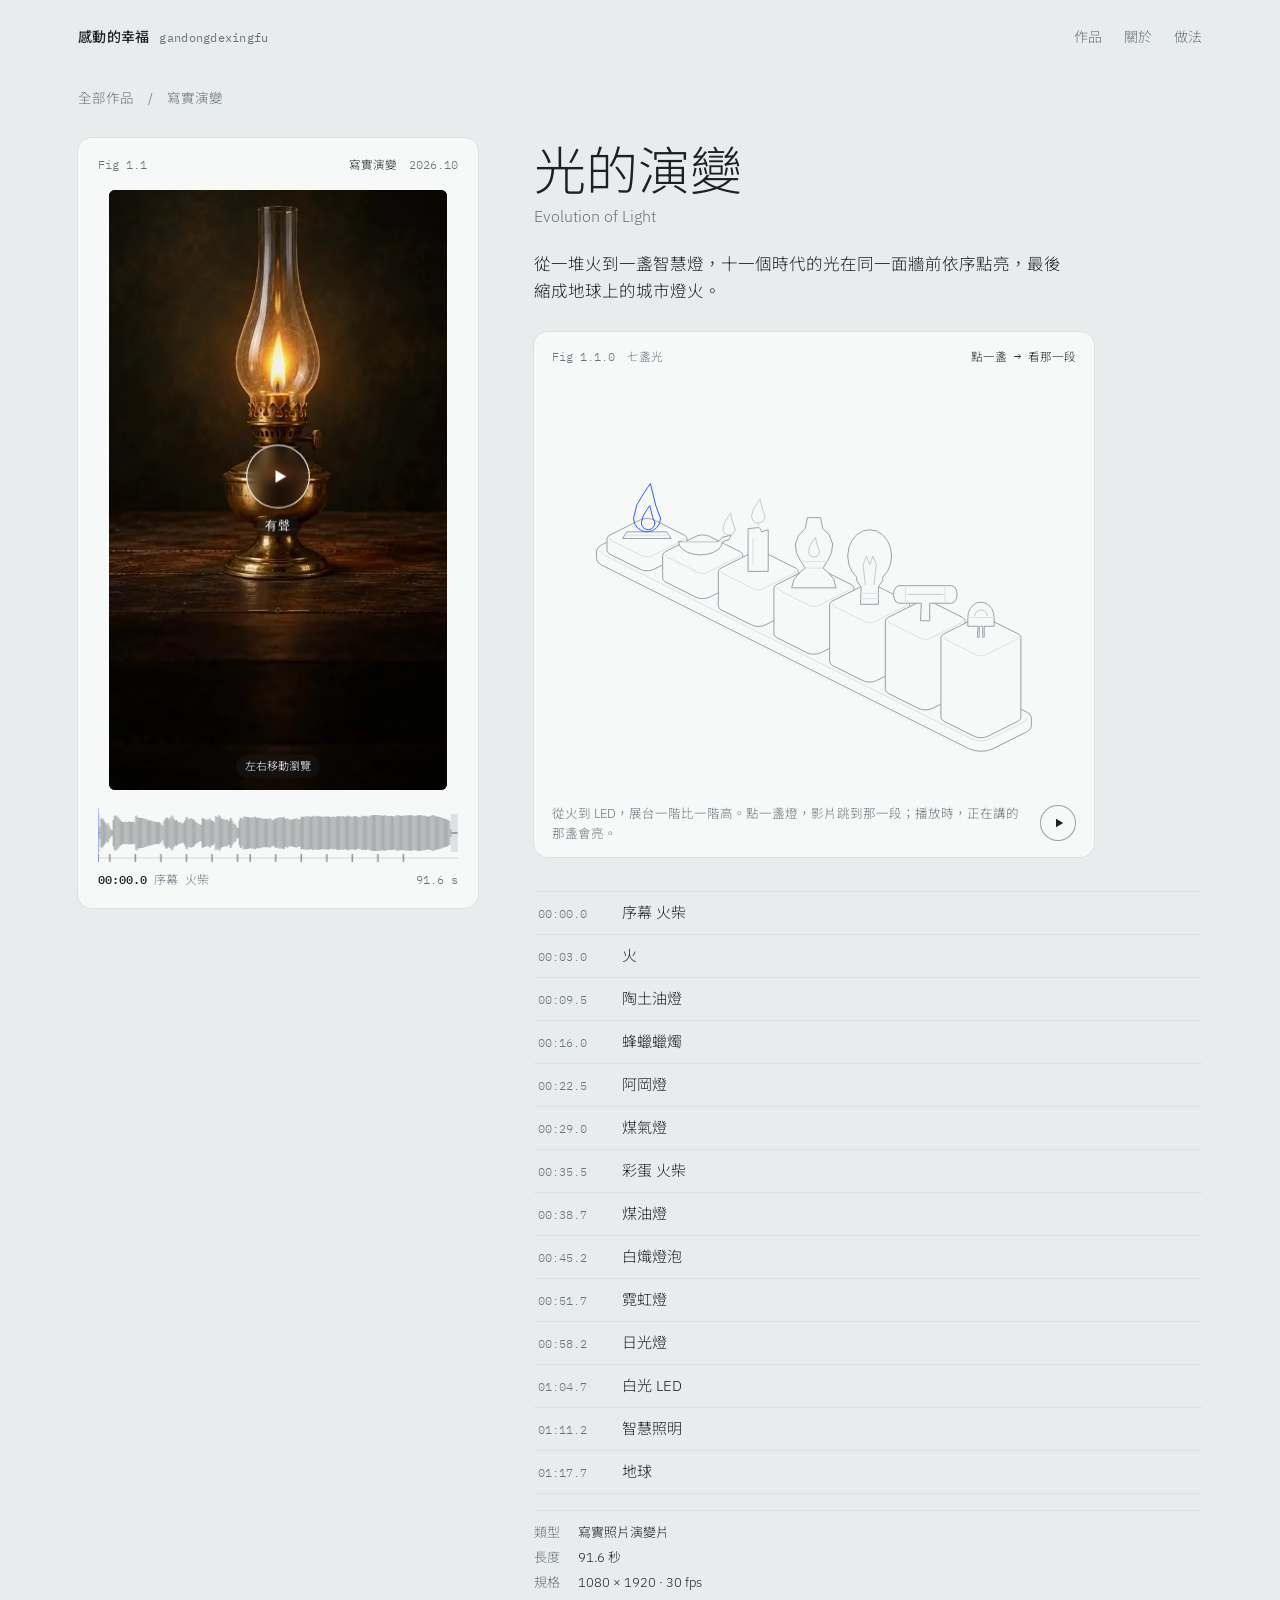
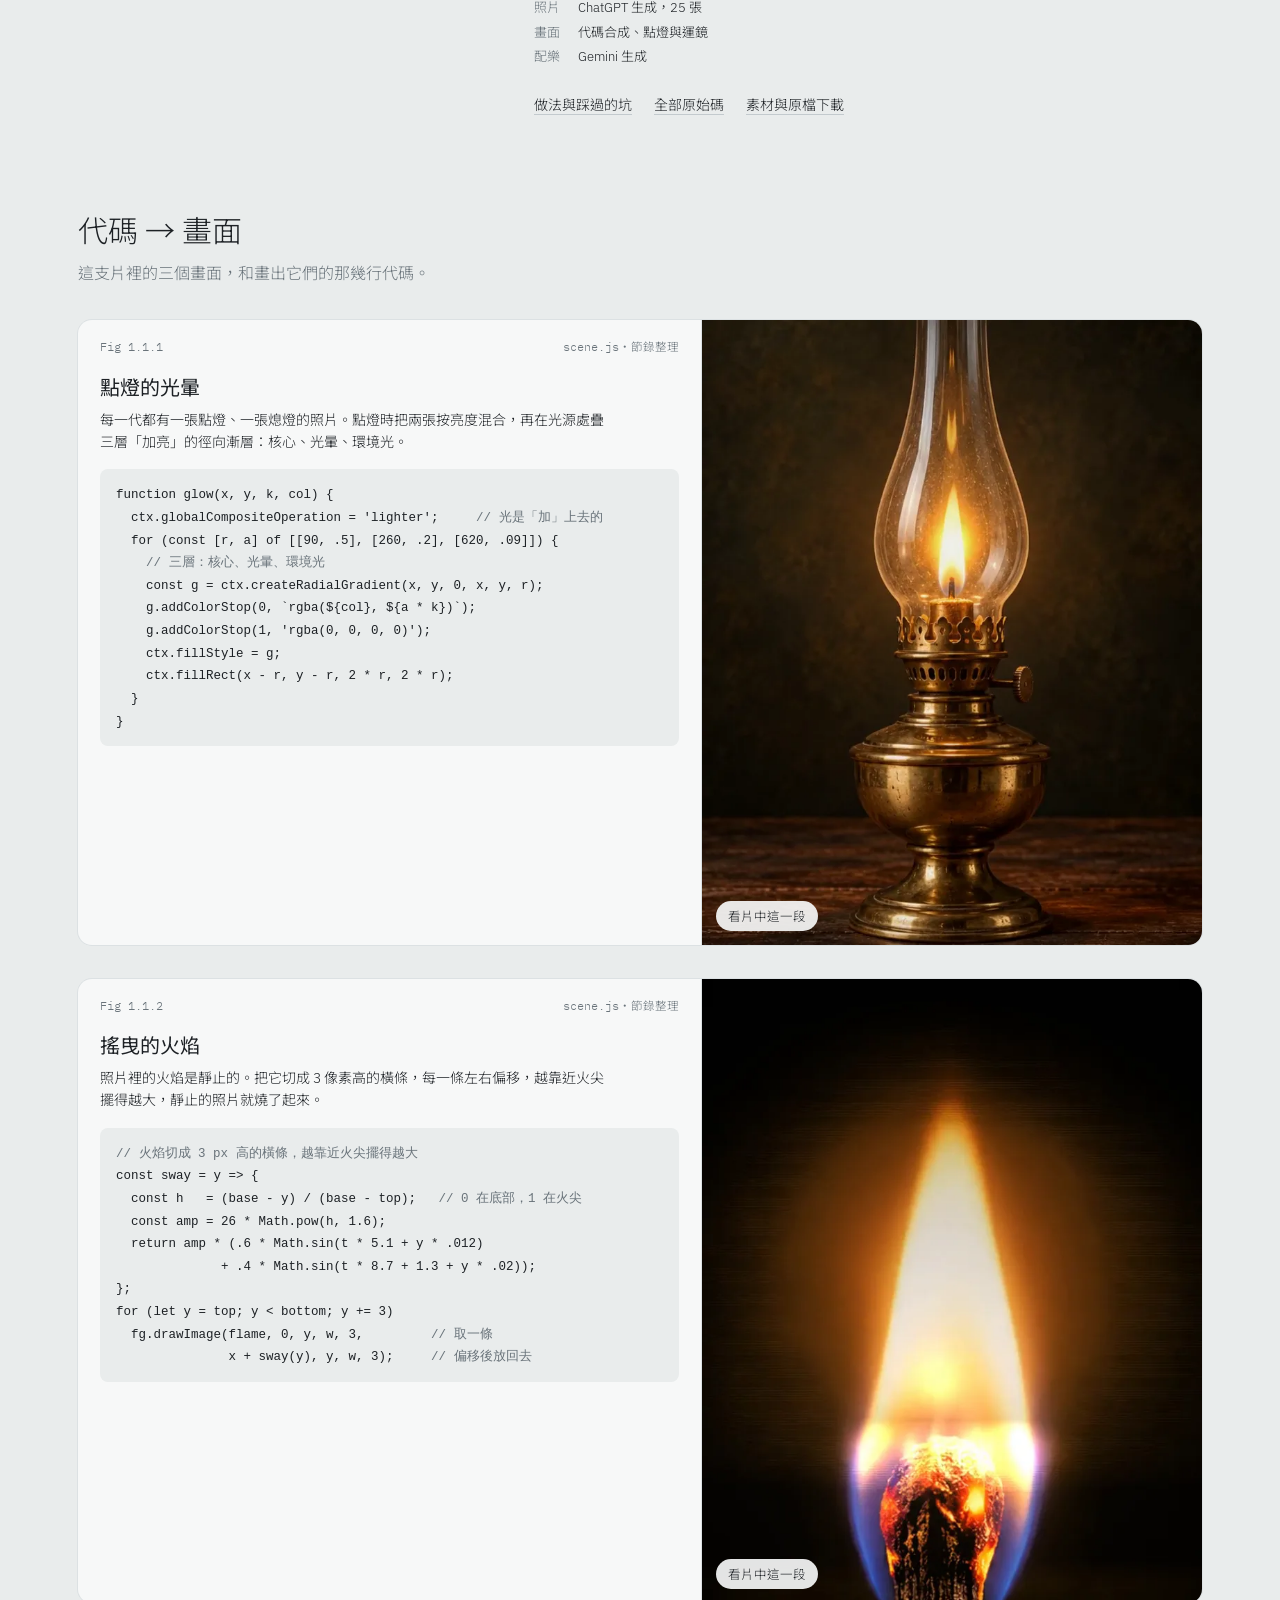
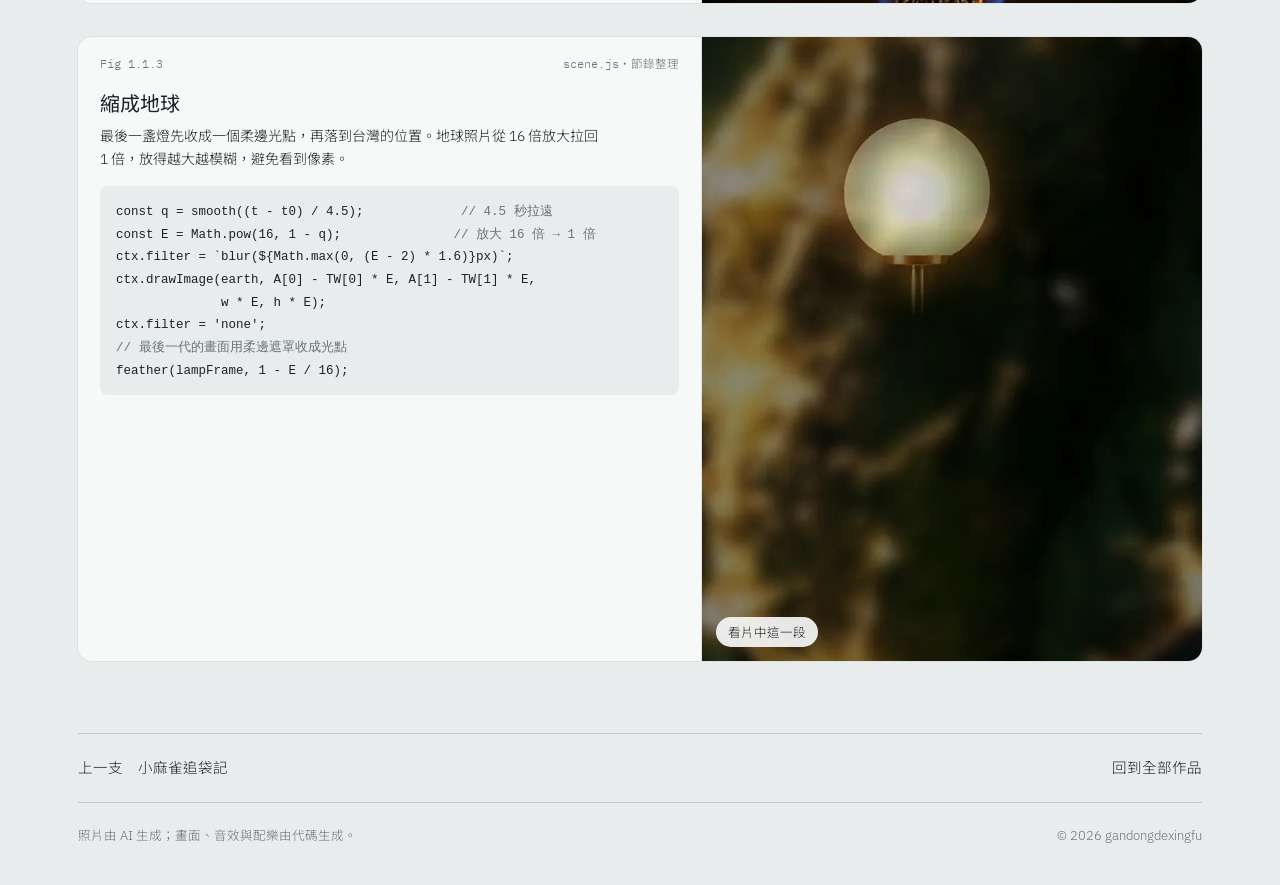
==== commit 0ec55eff: "精簡：首頁卡片拿掉拖動預覽；作品頁只留中央大播放鍵（下附「有聲」），播放中點畫面暫停 Co-Authored-By: Claude Opus 5.5 <noreply@anthropic.com> C" ====
--- a/works/light-evolution/index.html
+++ b/works/light-evolution/index.html
@@ -141,10 +141,11 @@
     });
     film.video.addEventListener('pause', () => fig.point(null));
     // 圖上的播放鍵：和影片下方那顆同步，等於一支遙控器
-    const mini = fhost.querySelector('.play.mini'), big = host.querySelector('.play');
-    const sync = () => { mini.innerHTML = big.innerHTML; mini.classList.toggle('on', !film.video.paused); mini.setAttribute('aria-label', film.video.paused ? '播放（有聲）' : '暫停'); };
+    const mini = fhost.querySelector('.play.mini');
+    const ICON = { play: '<svg viewBox="0 0 12 12" aria-hidden="true"><path d="M3 1.8v8.4L10.2 6z"/></svg>', pause: '<svg viewBox="0 0 12 12" aria-hidden="true"><path d="M2.6 1.8h2.4v8.4H2.6zM7 1.8h2.4v8.4H7z"/></svg>' };
+    const sync = () => { const on = !film.video.paused; mini.innerHTML = on ? ICON.pause : ICON.play; mini.classList.toggle('on', on); mini.setAttribute('aria-label', on ? '暫停' : '播放（有聲）'); };
     sync(); film.video.addEventListener('play', sync); film.video.addEventListener('pause', sync);
-    mini.addEventListener('click', () => big.click());
+    mini.addEventListener('click', () => film.toggle());
   }
   document.querySelectorAll('.chapters button').forEach(b => b.addEventListener('click', () => jump(b.dataset.t, !film.video.paused)));
   document.querySelectorAll('.pair figure button').forEach(b => b.addEventListener('click', () => { host.scrollIntoView({ behavior: 'smooth', block: 'start' }); jump(b.dataset.t, true); }));
--- a/assets/site.css
+++ b/assets/site.css
@@ -94,8 +94,9 @@
 .crumb a { color: var(--dim); text-decoration: none; }
 .crumb a:hover { color: var(--ink); }
 .work { display: grid; grid-template-columns: minmax(0, 400px) minmax(0, 1fr); gap: 56px; padding: 28px 0 80px; align-items: start; }
-.work .plate { position: sticky; top: 24px; }
-.work .stage { width: 100%; }
+.work .plate { position: sticky; top: 20px; }
+/* 影片按螢幕高度縮放：整塊（影片＋指紋＋播放鍵）永遠裝得進一個螢幕，播放鍵一打開就看得到 */
+.work .stage { width: auto; height: clamp(340px, calc(100vh - 300px), 640px); height: clamp(340px, calc(100svh - 300px), 640px); max-width: 100%; }
 .work h1 { font-family: "Noto Sans TC", var(--sans); font-weight: 300; font-size: clamp(34px, 4.4vw, 52px); line-height: 1.15; margin: 0; }
 .work .en { color: var(--dim); margin-top: 6px; }
 .work .lede { font-size: 16.5px; margin: 22px 0 0; max-width: 32em; }
@@ -206,13 +207,10 @@
 .card[hidden] { display: none; }
 .card:hover { box-shadow: 0 0 0 1px var(--signal), 0 18px 40px -24px rgba(20, 30, 60, .35); }
 .card-head { display: flex; justify-content: space-between; font-family: var(--mono); font-size: 11.5px; color: var(--dim); }
-.card-stage { position: relative; margin: 16px auto 0; width: min(100%, 280px); aspect-ratio: 9 / 16; border-radius: 6px; overflow: hidden; background: var(--faint); cursor: ew-resize; }
-.card-stage img, .card-stage video { position: absolute; inset: 0; width: 100%; height: 100%; object-fit: cover; display: block; }
-.card-stage video { opacity: 0; transition: opacity .25s; }
-.card-stage.live video { opacity: 1; }
+.card-stage { position: relative; margin: 16px auto 0; width: min(100%, 280px); aspect-ratio: 9 / 16; border-radius: 6px; overflow: hidden; background: var(--faint); cursor: pointer; }
+.card-stage img { position: absolute; inset: 0; width: 100%; height: 100%; object-fit: cover; display: block; }
 .card-stage img { transition: transform 1.2s var(--ease); }
 .card:hover .card-stage img { transform: scale(1.025); }
-.scrub { position: absolute; left: 0; right: 0; bottom: 0; height: 2px; background: var(--signal); transform: scaleX(0); transform-origin: left; }
 .card-body { margin-top: 20px; }
 .card-body h3 { font-family: "Noto Sans TC", var(--sans); font-weight: 400; font-size: 24px; margin: 0; letter-spacing: .02em; }
 .card-body .en { font-size: 14px; color: var(--dim); margin-top: 2px; }
@@ -267,3 +265,14 @@
 .play.mini:not(.on) svg { margin-left: 2px; }
 .play.mini:hover { color: var(--signal); box-shadow: inset 0 0 0 1.5px var(--signal); }
 .play.mini:active { transform: scale(.94); }
+
+/* 影片正中央的大播放鍵：細線圓圈＋霧面，下面一行小字「有聲」；播放中隱藏，點畫面暫停後回來 */
+.big-play { position: absolute; left: 50%; top: 50%; transform: translate(-50%, -50%); padding: 0; border: 0; background: none; cursor: pointer; color: #fff; display: flex; flex-direction: column; align-items: center; gap: 8px; transition: opacity .4s var(--ease); }
+.big-play .ring { width: 64px; height: 64px; border-radius: 50%; display: grid; place-items: center; background: rgba(16, 20, 24, .32); box-shadow: inset 0 0 0 1.25px rgba(255, 255, 255, .85); -webkit-backdrop-filter: blur(6px); backdrop-filter: blur(6px); transition: transform .4s var(--ease), box-shadow .3s, background .3s; }
+.big-play svg { width: 18px; height: 18px; fill: currentColor; margin-left: 3px; }
+.big-play .sound { font-size: 11.5px; letter-spacing: .08em; padding: 2px 9px; border-radius: 999px; background: rgba(16, 20, 24, .45); -webkit-backdrop-filter: blur(6px); backdrop-filter: blur(6px); }
+.big-play:hover .ring { transform: scale(1.06); box-shadow: inset 0 0 0 1.5px var(--signal); background: rgba(47, 91, 255, .35); }
+.stage.playing .big-play { opacity: 0; pointer-events: none; }
+.stage.playing { cursor: pointer; }
+.stage.scrubbing .big-play:not(:hover) { opacity: .35; }
+.work .readout { margin-bottom: 2px; }
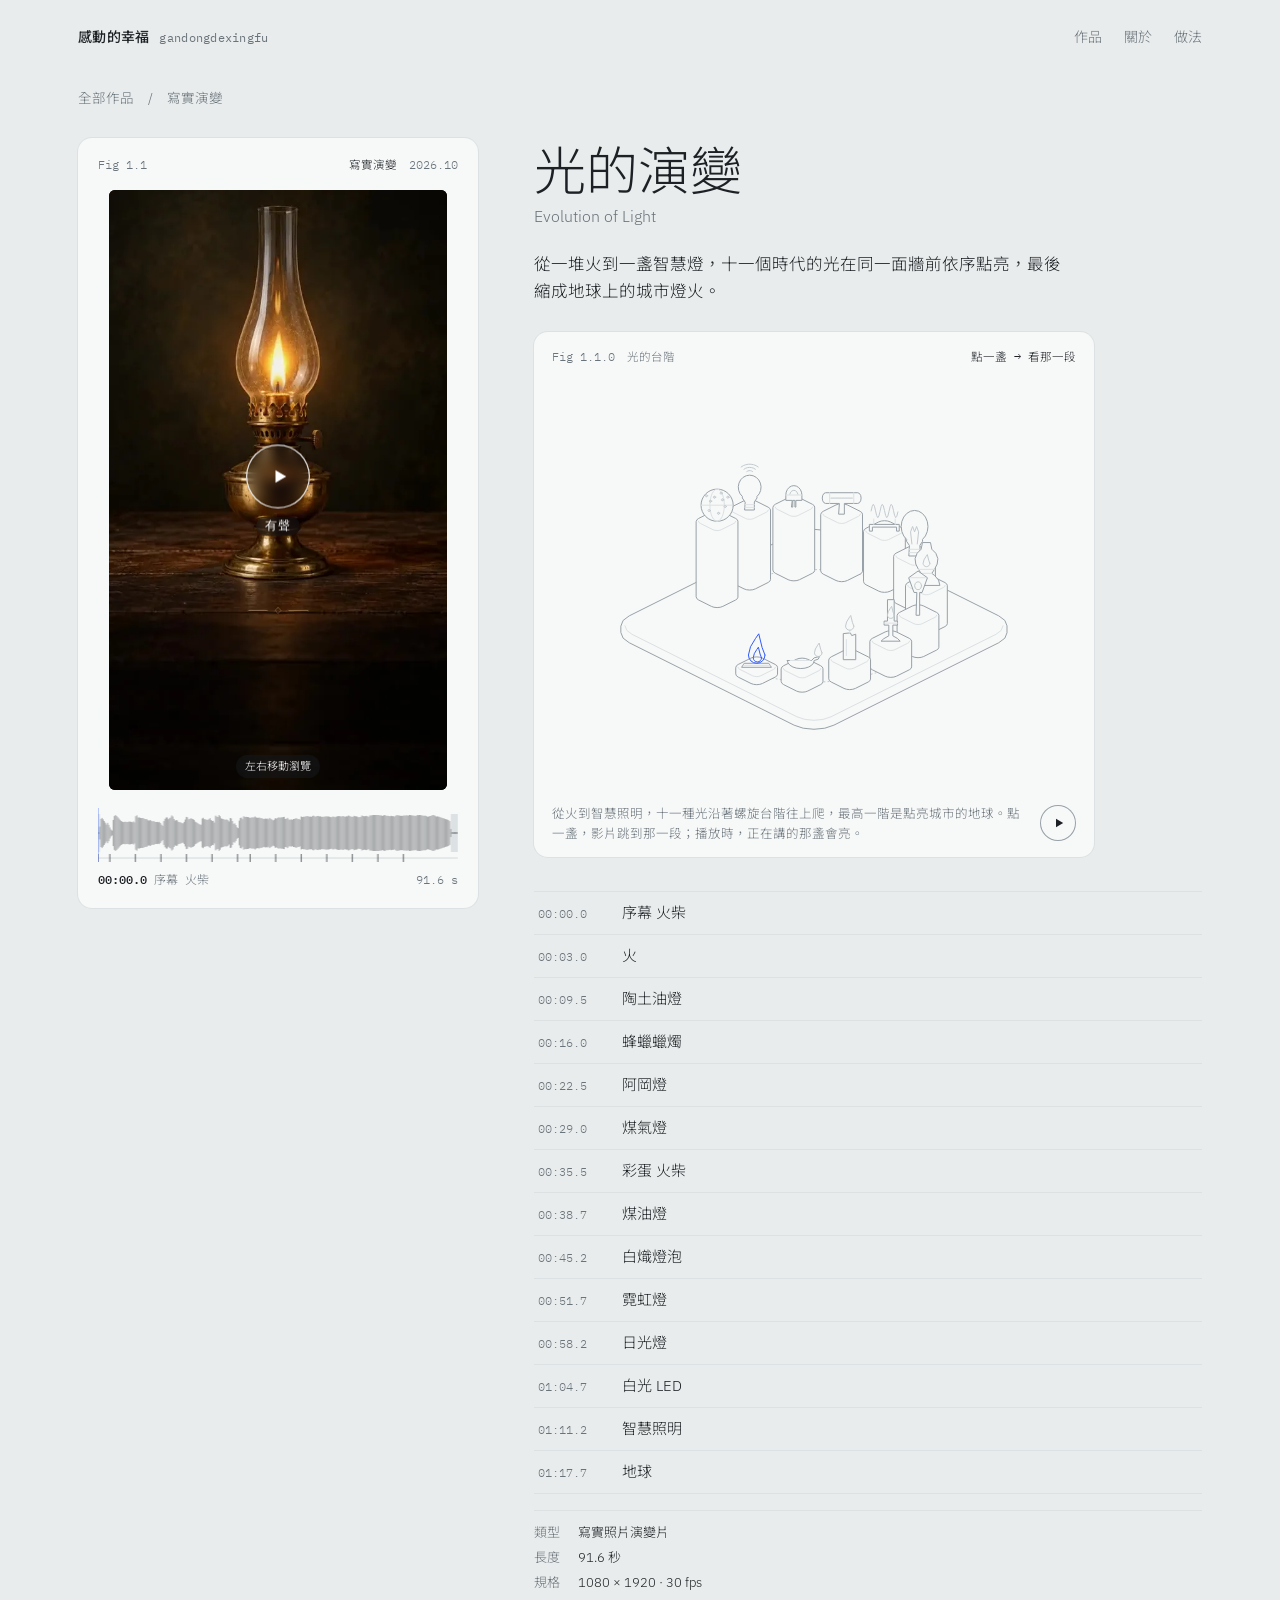
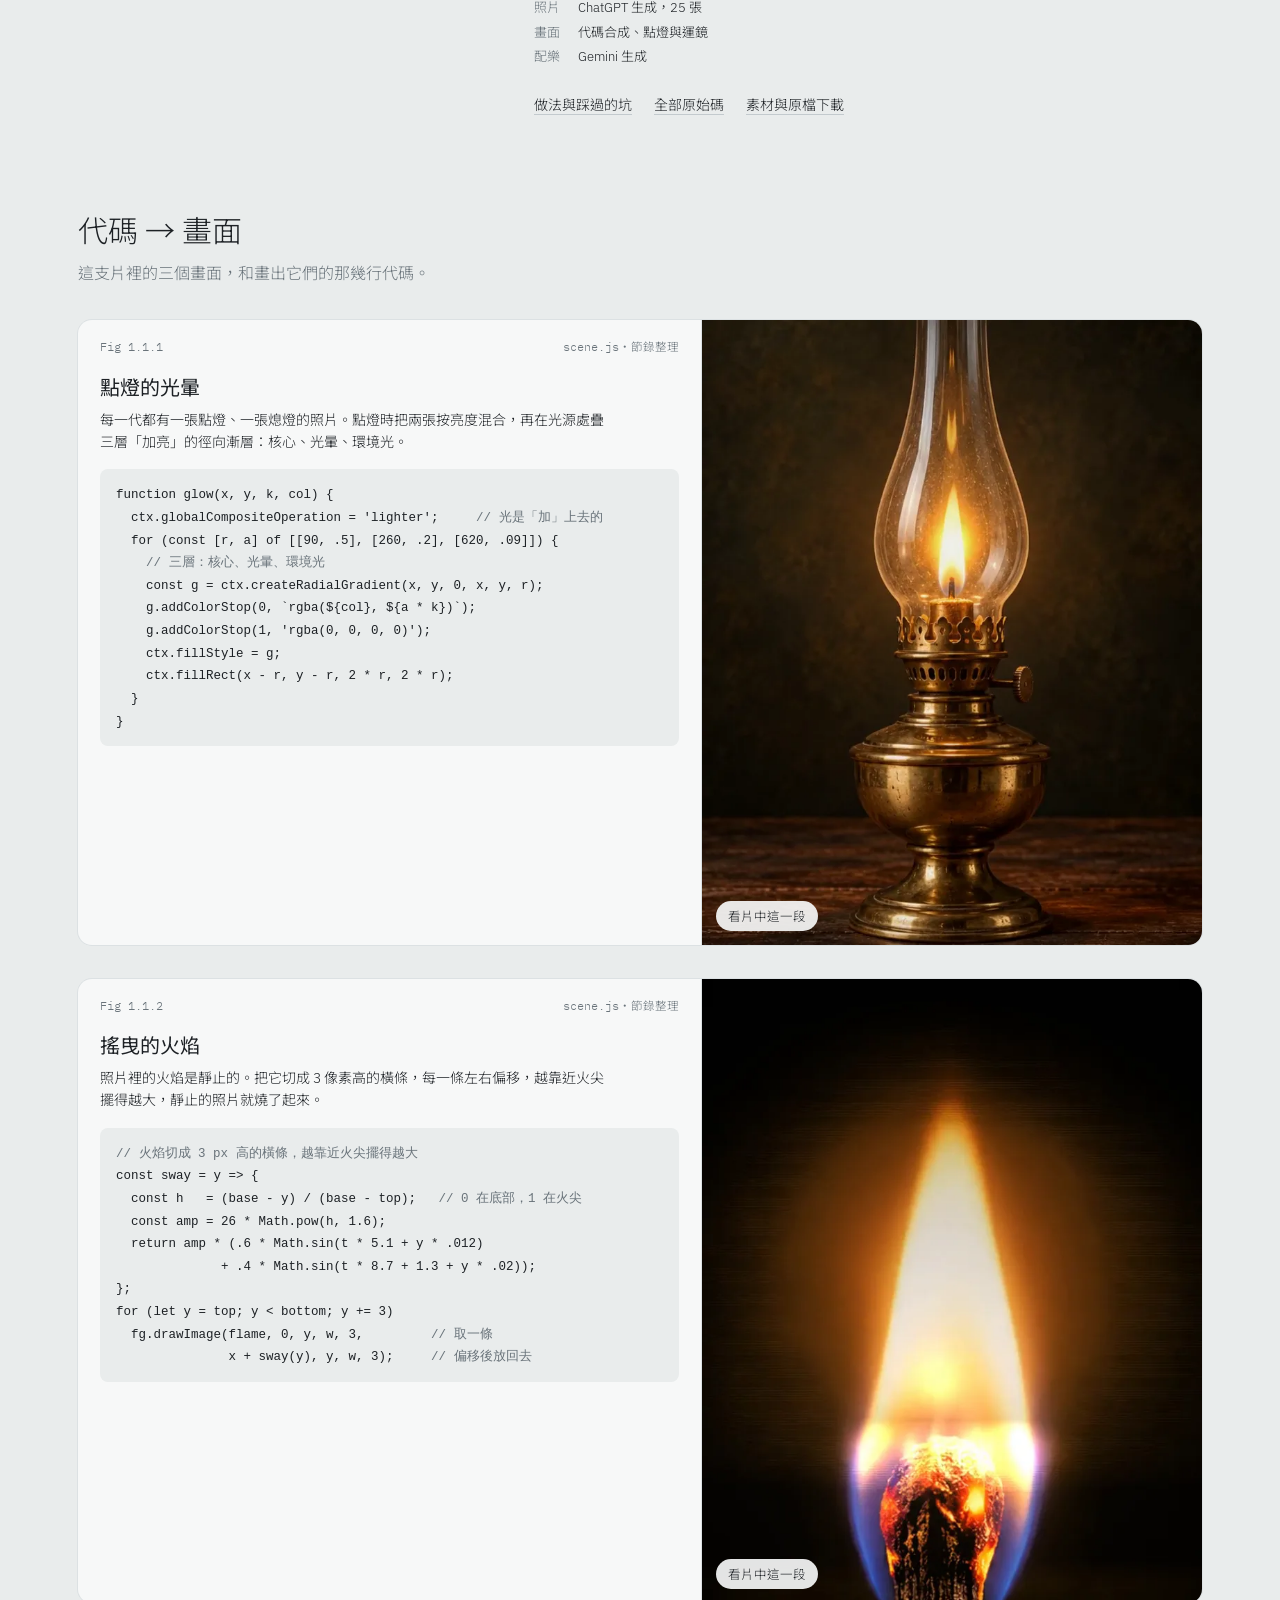
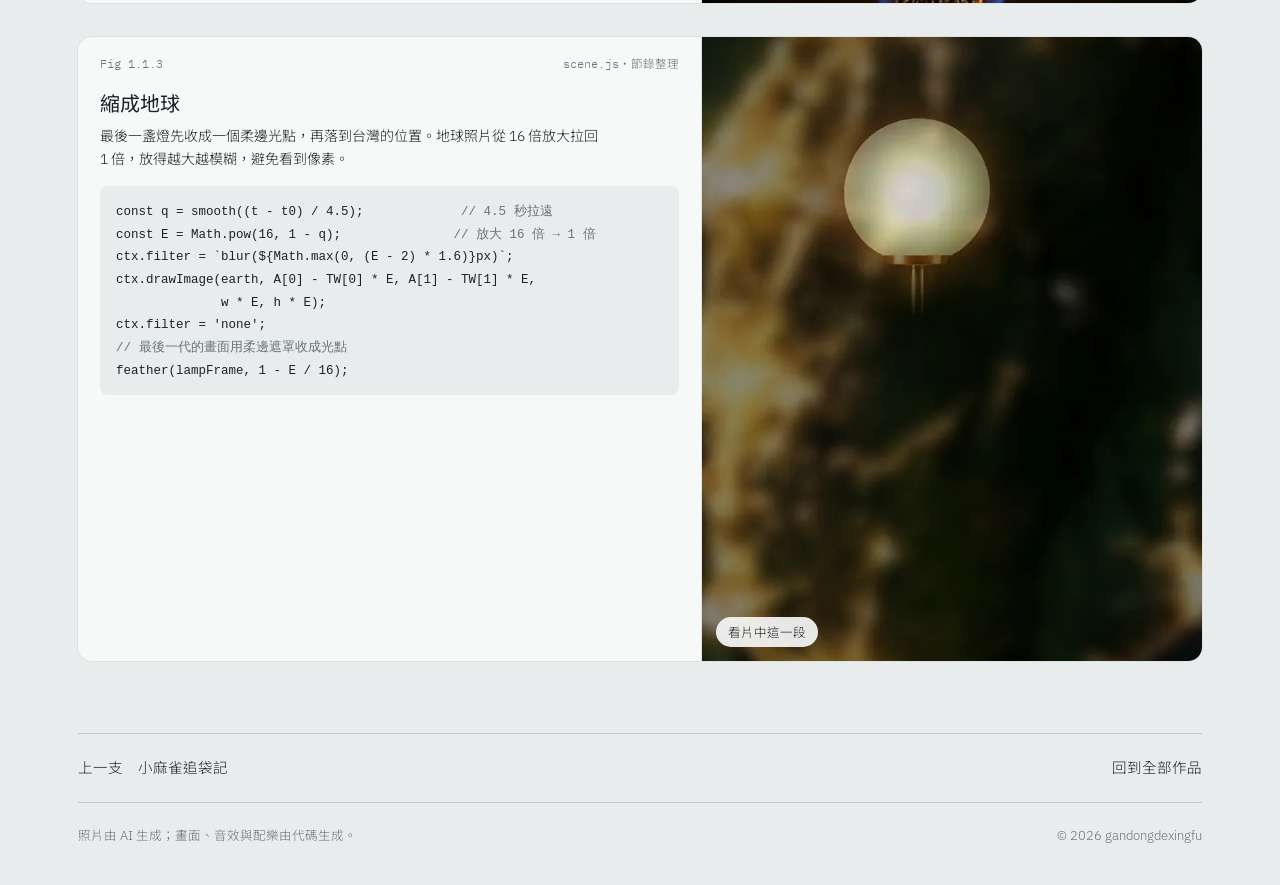
==== commit 714a5a53: "光的演變線稿補完整：十一種光沿螺旋台階往上，最高一階是點亮城市的地球 - 新增阿岡燈、煤氣燈、霓虹燈、智慧照明、地球五個站；名字和章節完全對上，點了跳到那一段 - 從前方最低的火開始，繞右邊到後方，越" ====
--- a/works/light-evolution/index.html
+++ b/works/light-evolution/index.html
@@ -35,10 +35,10 @@
       <h1>光的演變</h1>
       <div class="en">Evolution of Light</div>
       <p class="lede">從一堆火到一盞智慧燈，十一個時代的光在同一面牆前依序點亮，最後縮成地球上的城市燈火。</p>
-      <figure class="fig work-fig" id="wfig" data-label="從火到 LED，七盞光站在一階比一階高的展台上。">
-        <div class="fig-head"><span>Fig 1.1.0　七盞光</span><span class="fig-read" aria-live="polite"></span></div>
+      <figure class="fig work-fig" id="wfig" data-label="十一種光沿著螺旋台階一階一階往上，頂端是亮著城市燈火的地球。">
+        <div class="fig-head"><span>Fig 1.1.0　光的台階</span><span class="fig-read" aria-live="polite"></span></div>
         <div class="fig-stage"></div>
-        <figcaption><span>從火到 LED，展台一階比一階高。點一盞燈，影片跳到那一段；播放時，正在講的那盞會亮。</span><button class="play mini" type="button" aria-label="播放（有聲）"></button></figcaption>
+        <figcaption><span>從火到智慧照明，十一種光沿著螺旋台階往上爬，最高一階是點亮城市的地球。點一盞，影片跳到那一段；播放時，正在講的那盞會亮。</span><button class="play mini" type="button" aria-label="播放（有聲）"></button></figcaption>
       </figure>
       <ol class="chapters" aria-label="章節，點一下跳到那一段">
 <li><button type="button" data-t="0"><span>00:00.0</span><span>序幕 火柴</span></button></li>
--- a/assets/site.css
+++ b/assets/site.css
@@ -276,3 +276,66 @@
 .stage.playing { cursor: pointer; }
 .stage.scrubbing .big-play:not(:hover) { opacity: .35; }
 .work .readout { margin-bottom: 2px; }
+
+/* —— 首頁：幻燈機（電腦版）——
+   轉盤懸在左邊、輕輕浮動；閱讀位置的幻燈片射出光束，打在右邊直式的幕上，幕裡無聲放著那支片 */
+.projector { position: relative; display: grid; grid-template-columns: minmax(0, 1.15fr) minmax(0, 1fr); gap: 40px; align-items: center; margin: 8px 0 110px; }
+.proj-tray { position: relative; z-index: 2; }
+.fig.bare { background: none; box-shadow: none; padding: 0; }
+.fig.bare .fig-head { padding: 0 6px; }
+.fig.bare .fig-stage { margin: 0; cursor: grab; }
+.fig.bare .fig-stage:active { cursor: grabbing; }
+.float { animation: hover 6s ease-in-out 1.2s infinite; }
+@keyframes hover { 0%, 100% { transform: translateY(0); } 50% { transform: translateY(-9px); } }
+.float-shadow { width: 60%; height: 24px; margin: -84px auto 0; border-radius: 50%; border: 1px dashed var(--edge); opacity: .55; animation: shadow 6s ease-in-out 1.2s infinite; }
+@keyframes shadow { 0%, 100% { transform: scale(1); opacity: .55; } 50% { transform: scale(.94); opacity: .38; } }
+.proj-hint { text-align: center; font-size: 12.5px; color: var(--dim); margin: 34px 0 0; }
+.beam { position: absolute; inset: 0; width: 100%; height: 100%; pointer-events: none; z-index: 1; overflow: visible; }
+.beam-body { fill: url(#beamFill); }
+.beam-edge { fill: none; stroke: var(--signal); stroke-width: .75; stroke-opacity: .35; stroke-dasharray: 2 5; }
+.proj-screen { position: relative; z-index: 2; display: grid; grid-template-columns: minmax(0, 250px) minmax(0, 1fr); column-gap: 26px; align-items: center; }
+.screen { position: relative; display: block; aspect-ratio: 9 / 16; border-radius: 4px; overflow: hidden; background: #0d1013; transform: perspective(900px) rotateY(-9deg); transform-origin: left center;
+  box-shadow: 0 0 0 1px var(--faint), 0 30px 60px -30px rgba(15, 25, 50, .5); transition: filter .16s; }
+.screen video, .screen .ghost { position: absolute; inset: 0; width: 100%; height: 100%; object-fit: cover; }
+.screen video { view-transition-name: film; }
+/* 投影的質感：暗角、邊緣微微散開、一層細顆粒 */
+.screen::after { content: ""; position: absolute; inset: 0; pointer-events: none; background: radial-gradient(120% 90% at 50% 45%, transparent 55%, rgba(0, 0, 0, .45)); box-shadow: inset 0 0 18px 6px rgba(0, 0, 0, .35); }
+.grain { position: absolute; inset: -20%; pointer-events: none; opacity: .13; mix-blend-mode: overlay; animation: grain .9s steps(6) infinite;
+  background-image: url("data:image/svg+xml;utf8,<svg xmlns='http://www.w3.org/2000/svg' width='160' height='160'><filter id='n'><feTurbulence type='fractalNoise' baseFrequency='.85' numOctaves='2' stitchTiles='stitch'/></filter><rect width='100%' height='100%' filter='url(%23n)'/></svg>"); }
+@keyframes grain { 0% { transform: translate(0, 0); } 33% { transform: translate(-6%, 4%); } 66% { transform: translate(5%, -5%); } 100% { transform: translate(-3%, 6%); } }
+.ghost { opacity: 0; filter: blur(3px) saturate(.6); transition: opacity .35s var(--ease); }
+.ghost.on { opacity: .42; }
+.screen.dark { filter: brightness(.12); }
+.screen.flick { animation: flick .42s steps(1) both; }
+@keyframes flick { 0% { filter: brightness(.5); } 20% { filter: brightness(1.15); } 35% { filter: brightness(.8); } 55% { filter: brightness(1.05); } 100% { filter: none; } }
+.blank-frame { position: absolute; inset: 16px; border: 1px dashed rgba(255, 255, 255, .28); border-radius: 3px; display: none; }
+.screen.blank .blank-frame { display: block; }
+.screen.blank { cursor: default; }
+.screen-read { grid-column: 1; margin-top: 12px; font-family: var(--mono); font-size: 11.5px; color: var(--dim); letter-spacing: .03em; white-space: nowrap; }
+.proj-text { grid-column: 2; grid-row: 1 / 3; }
+.proj-text .card-head { gap: 12px; }
+.proj-text h3 { font-family: "Noto Sans TC", var(--sans); font-weight: 400; font-size: 28px; margin: 14px 0 0; letter-spacing: .02em; }
+.proj-text .en { font-size: 14px; color: var(--dim); margin-top: 2px; }
+.proj-text p { font-size: 14.5px; margin: 12px 0 0; }
+.p-go-link { display: flex; align-items: baseline; gap: 14px; margin-top: 18px; padding-top: 14px; border-top: 1px solid var(--faint); text-decoration: none; color: inherit; font-size: 14.5px; }
+.p-go-link .meta { font-family: var(--mono); font-size: 12px; color: var(--dim); margin-left: auto; }
+.p-go-link .arrow { color: var(--signal); transition: transform .5s var(--ease); }
+.p-go-link:hover .arrow { transform: translateX(5px); }
+.p-go-link:hover .p-go { color: var(--signal); }
+.proj-text.blank .arrow { display: none; }
+.proj-text.blank .p-go-link { pointer-events: none; }
+@media (min-width: 901px) { .gallery .filters, .gallery .works { display: none; } }
+@media (max-width: 900px) { .projector { display: none; } }
+@media (prefers-reduced-motion: reduce) { .float, .float-shadow, .grain { animation: none; } .screen.flick { animation: none; } }
+/* 換頁：幕直接放大成作品頁的播放器（支援的瀏覽器才有，其他照常換頁） */
+@view-transition { navigation: auto; }
+.work .stage { view-transition-name: film; }
+::view-transition-group(film) { animation-duration: .6s; animation-timing-function: cubic-bezier(.32, .72, 0, 1); }
+
+/* 開場那一幀飛進轉盤：一個線稿的直式膠片格，沿弧線縮小落到閱讀位置 */
+.courier { position: fixed; left: 0; top: 0; width: 70px; z-index: 50; pointer-events: none; opacity: 0; transition: opacity .25s; will-change: transform; }
+.courier svg { display: block; width: 100%; overflow: visible; }
+.courier rect { fill: var(--plate); stroke: var(--signal); stroke-width: 1.2; vector-effect: non-scaling-stroke; }
+.courier rect + rect { fill: none; }
+.hero-fig { transition: opacity .4s var(--ease); }
+.hero-fig[style*="--gone: 1"] .fig-stage { opacity: .35; transition: opacity .4s; }
